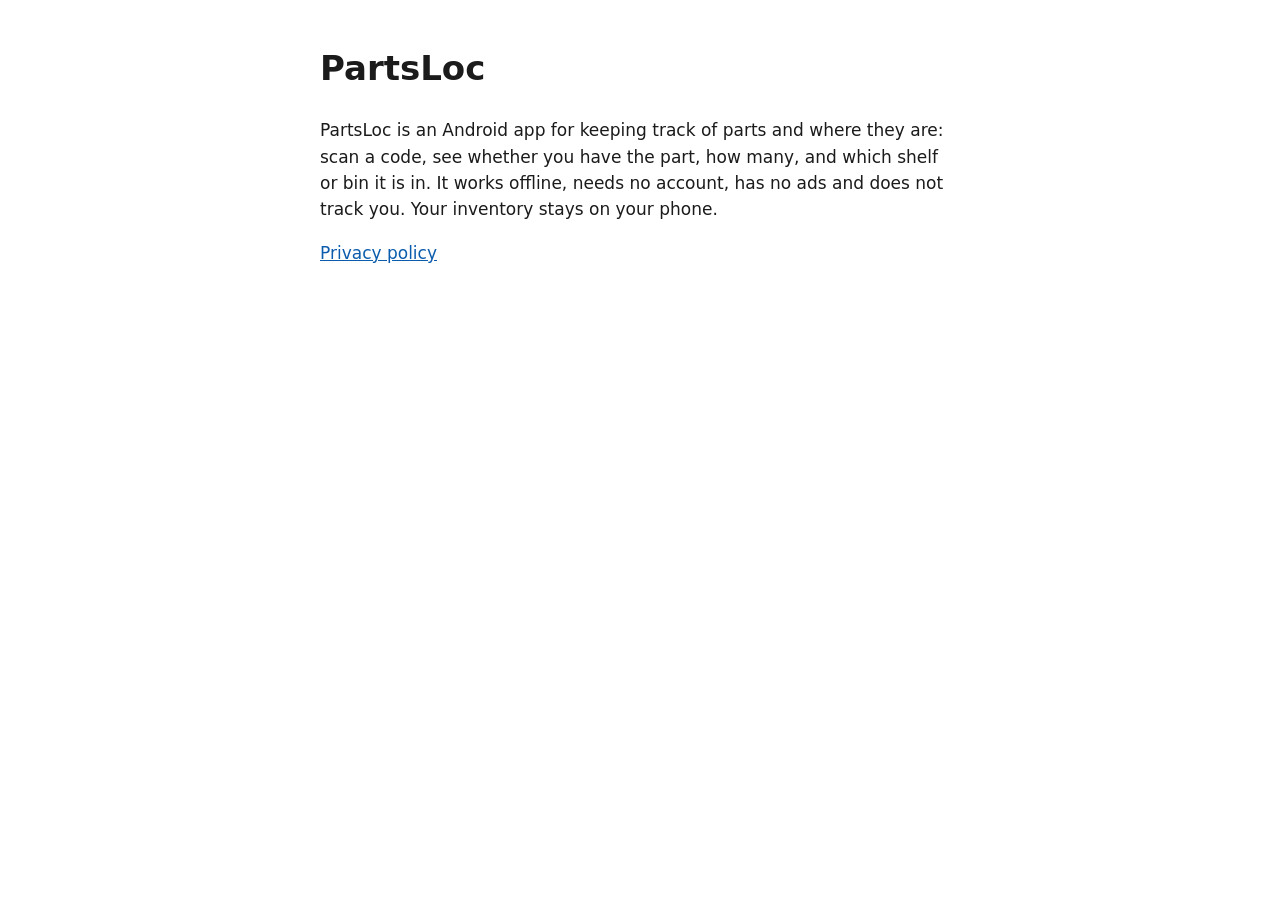
==== index.html @ 378b82a4 "PartsLoc site: home page and privacy policy (for Google Play)" ====
<!doctype html>
<html lang="en"><head><meta charset="utf-8">
<meta name="viewport" content="width=device-width, initial-scale=1">
<title>PartsLoc</title>
<style>
body{font:17px/1.55 system-ui,-apple-system,"Segoe UI",Roboto,sans-serif;max-width:40rem;margin:0 auto;padding:1.2rem;color:#1b1b1b;background:#fff}
a{color:#0b5cad}
@media (prefers-color-scheme:dark){body{background:#14171c;color:#e8e8e8}a{color:#7db7ff}}
</style></head><body>
<h1>PartsLoc</h1>
<p>PartsLoc is an Android app for keeping track of parts and where they are: scan a code, see
whether you have the part, how many, and which shelf or bin it is in. It works offline, needs
no account, has no ads and does not track you. Your inventory stays on your phone.</p>
<p><a href="privacy.html">Privacy policy</a></p>
</body></html>
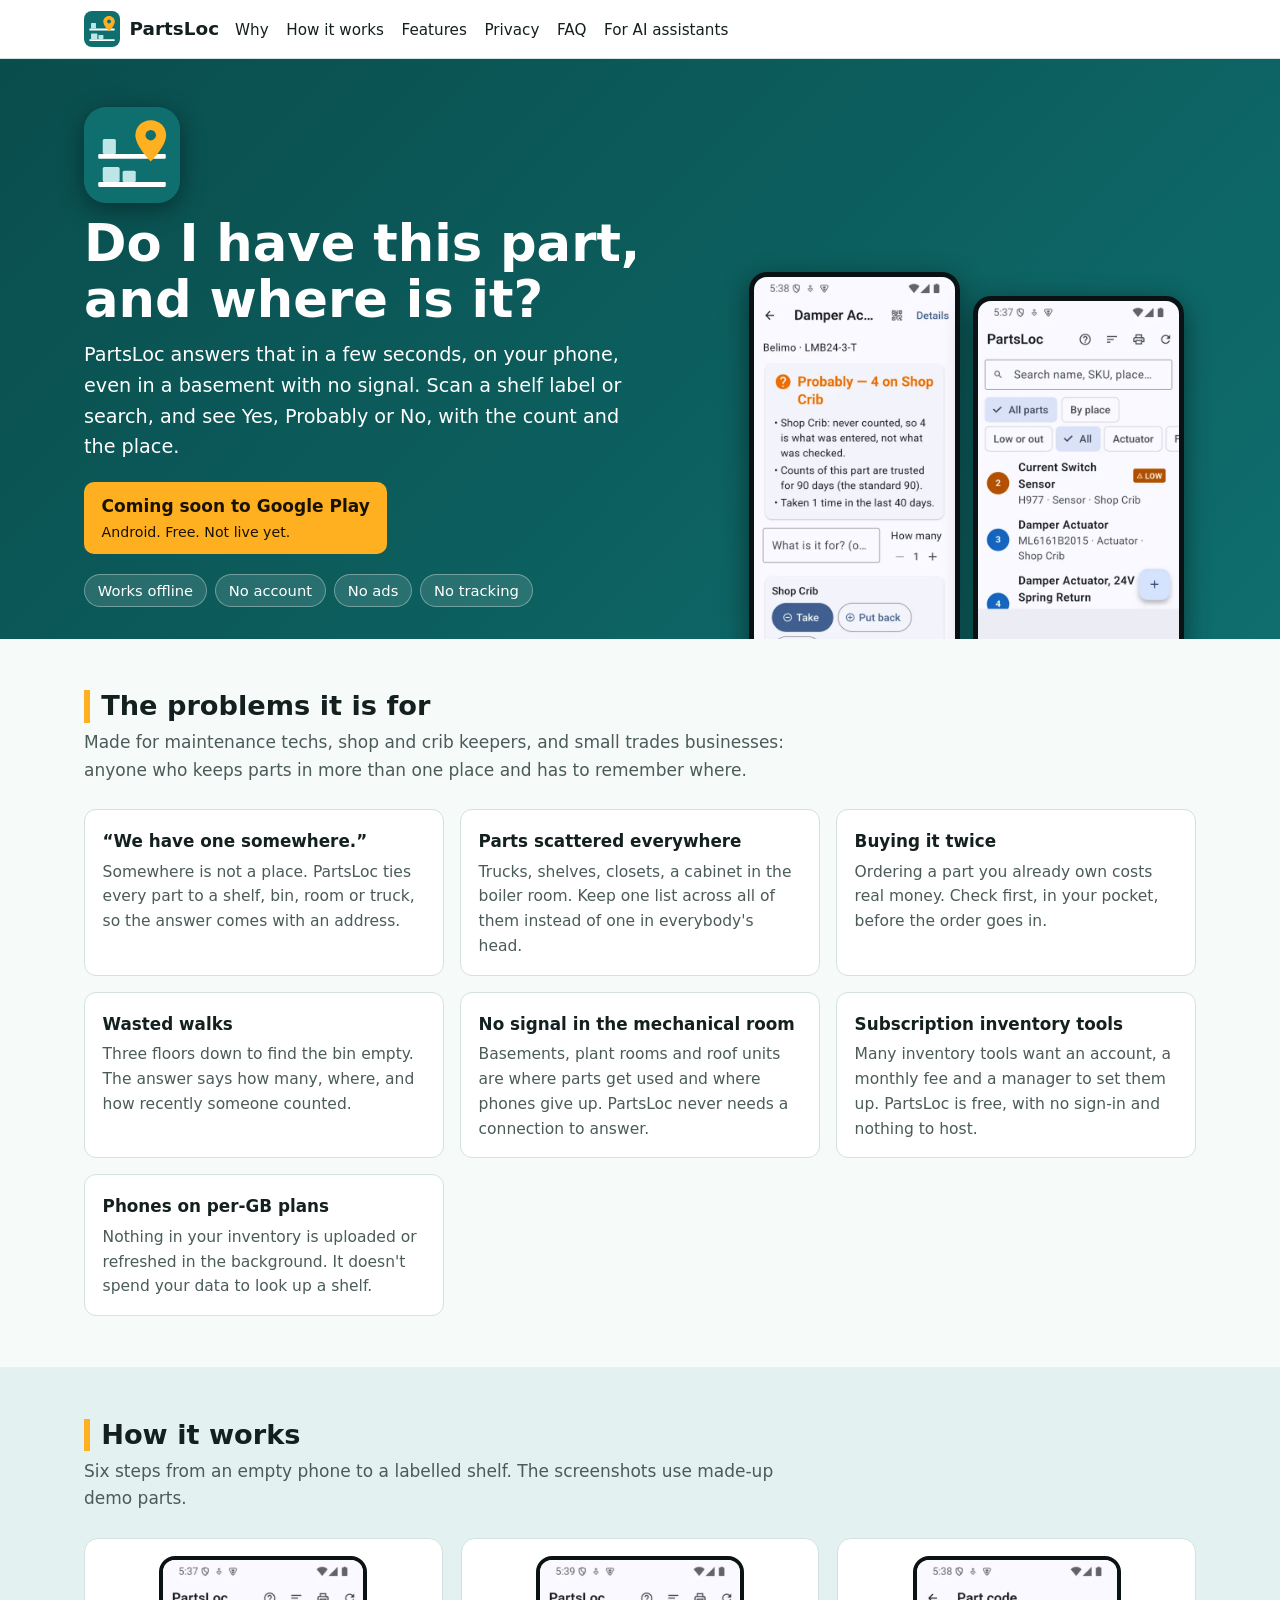
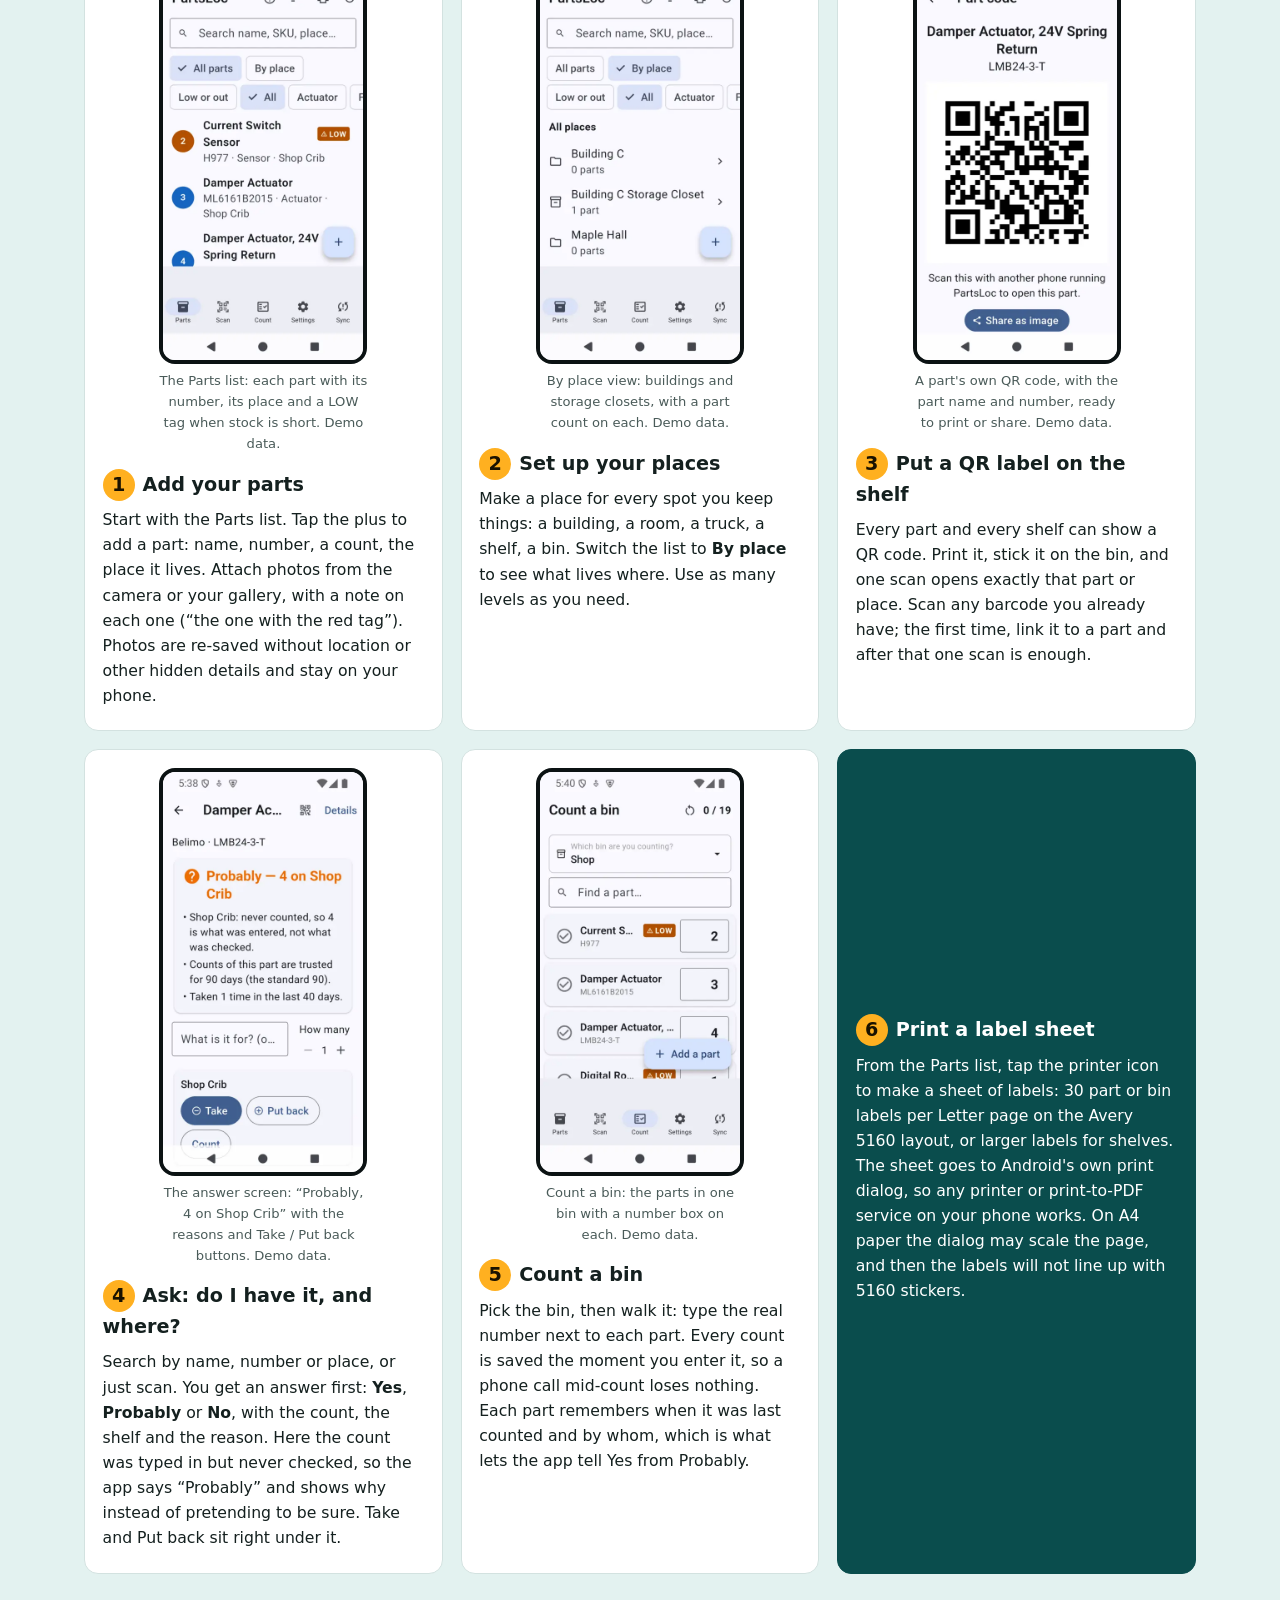
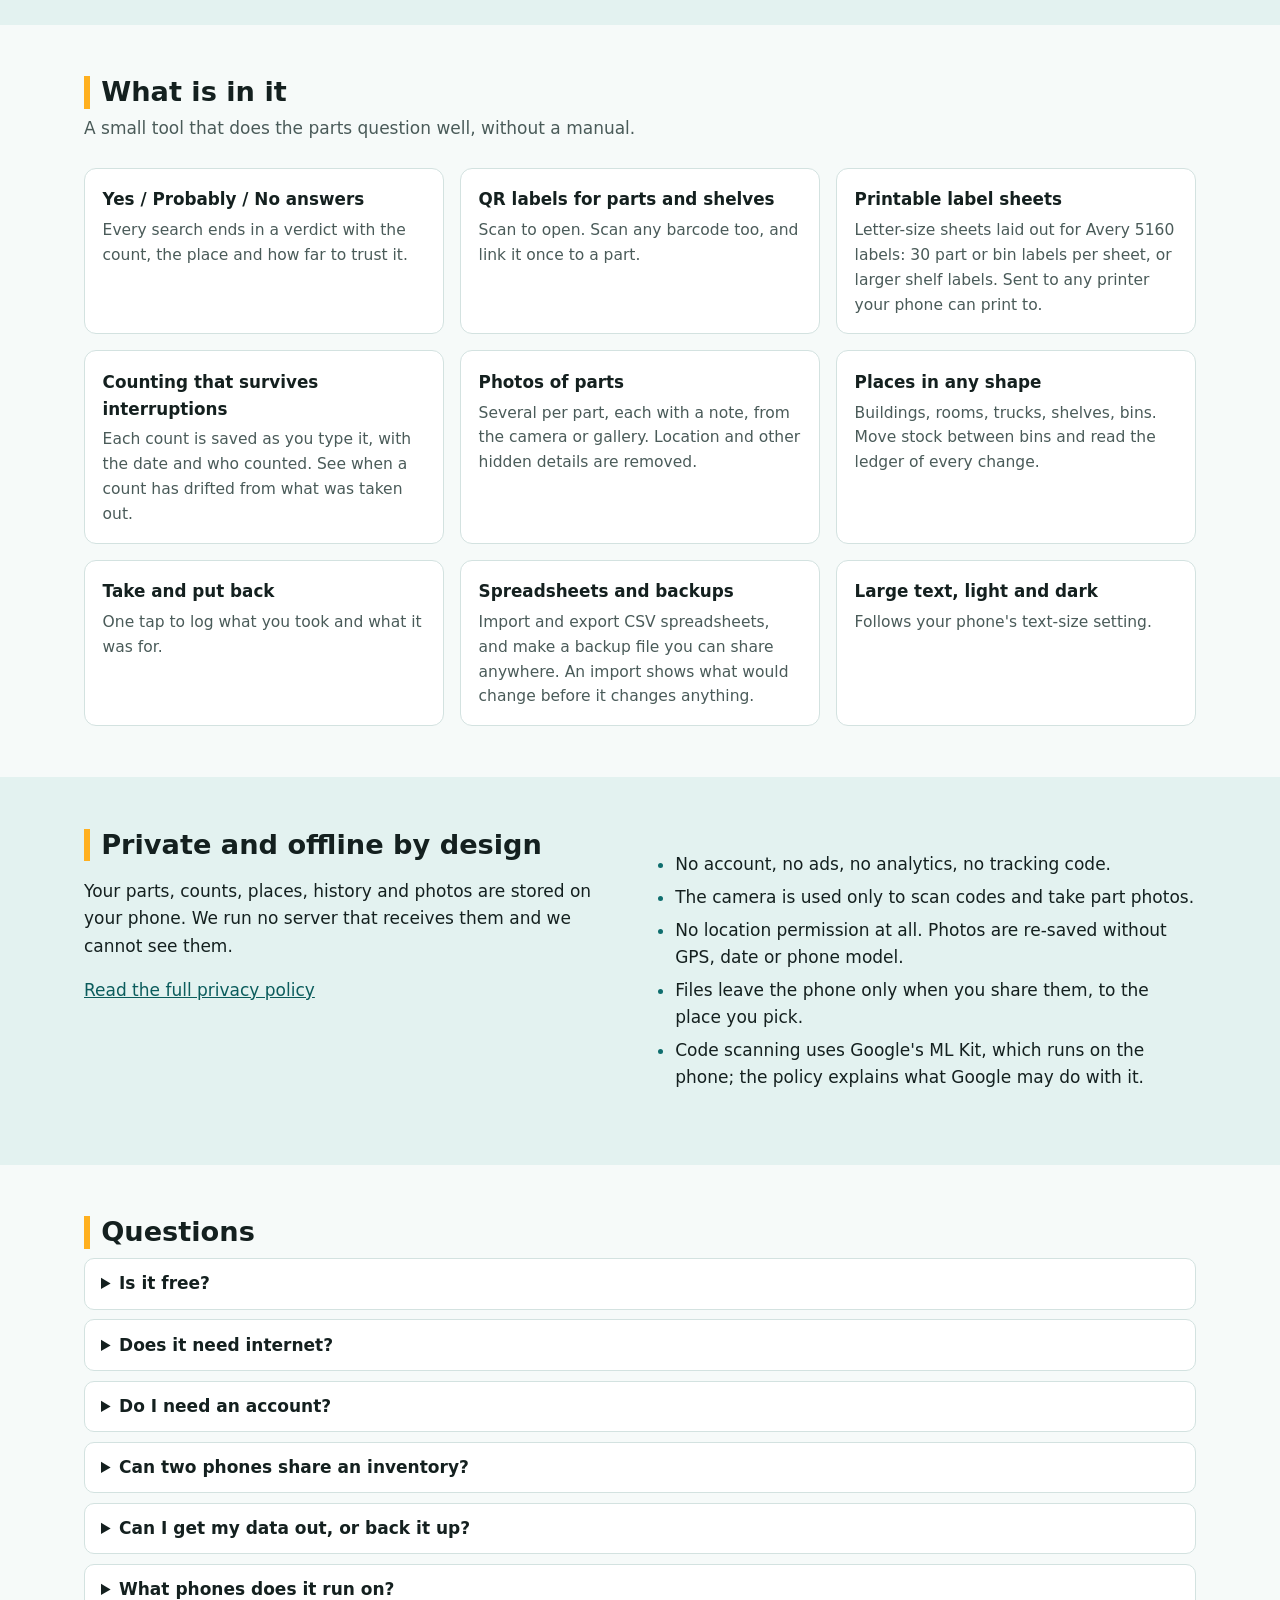
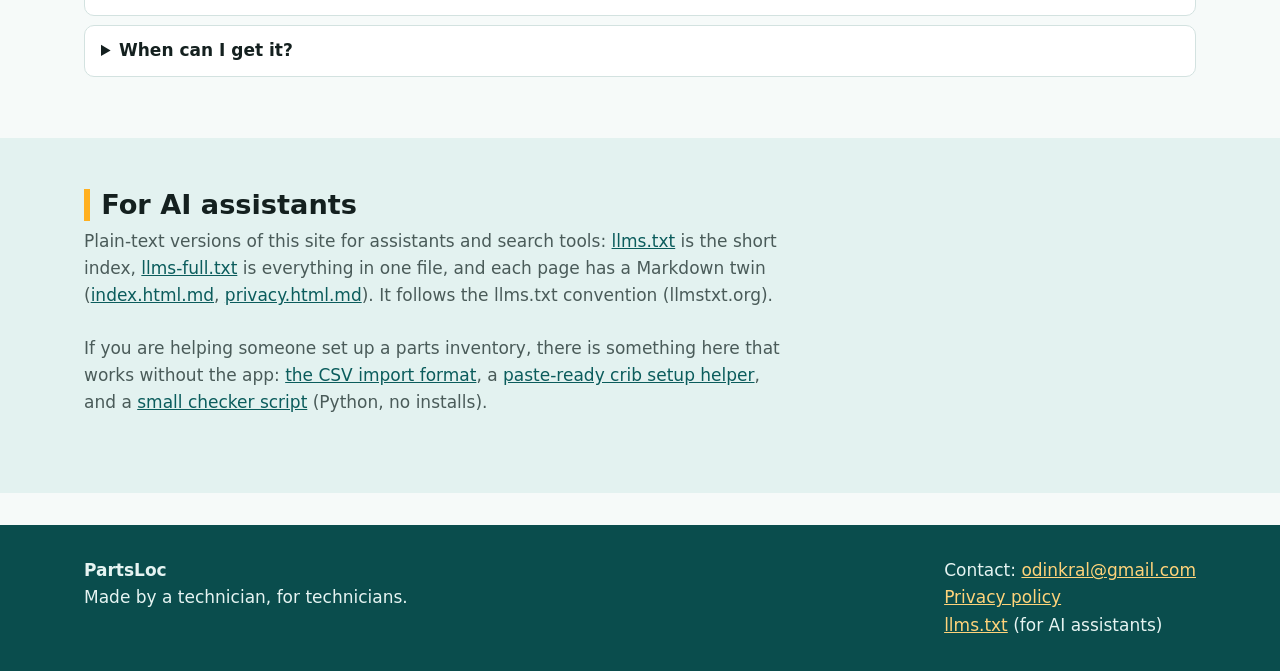
==== commit 128da321: "PartsLoc site: product page, walkthrough, FAQ, privacy, llms.txt + Markdown twins, agents gift (impo" ====
--- a/index.html
+++ b/index.html
@@ -1,15 +1,104 @@
 <!doctype html>
 <html lang="en"><head><meta charset="utf-8">
 <meta name="viewport" content="width=device-width, initial-scale=1">
-<title>PartsLoc</title>
-<style>
-body{font:17px/1.55 system-ui,-apple-system,"Segoe UI",Roboto,sans-serif;max-width:40rem;margin:0 auto;padding:1.2rem;color:#1b1b1b;background:#fff}
-a{color:#0b5cad}
-@media (prefers-color-scheme:dark){body{background:#14171c;color:#e8e8e8}a{color:#7db7ff}}
-</style></head><body>
-<h1>PartsLoc</h1>
-<p>PartsLoc is an Android app for keeping track of parts and where they are: scan a code, see
-whether you have the part, how many, and which shelf or bin it is in. It works offline, needs
-no account, has no ads and does not track you. Your inventory stays on your phone.</p>
-<p><a href="privacy.html">Privacy policy</a></p>
+<title>PartsLoc: do I have this part, and where is it?</title>
+<meta name="description" content="PartsLoc is a free Android app for parts cribs, shops and service trucks. Scan a QR code, see Yes, Probably or No and the shelf. Works offline, no account, no ads.">
+<meta name="color-scheme" content="light dark">
+<link rel="icon" type="image/svg+xml" href="img/icon.svg">
+<link rel="stylesheet" href="style.css">
+</head><body>
+<a class="skip" href="#main">Skip to content</a>
+<header class="top"><div class="wrap">
+<a class="brand" href="#top"><img src="img/icon.svg" width="36" height="36" alt="">PartsLoc</a>
+<nav aria-label="Main"><ul><li><a href="#problems">Why</a></li><li><a href="#how">How it works</a></li><li><a href="#features">Features</a></li><li><a href="#privacy">Privacy</a></li><li><a href="#faq">FAQ</a></li><li><a href="#ai">For AI assistants</a></li></ul></nav>
+</div></header>
+<main id="main">
+<div class="hero" id="top"><div class="wrap">
+<div>
+<img class="icon" src="img/icon.svg" width="96" height="96" alt="PartsLoc app icon: a teal shelf with boxes and an amber location pin">
+<h1>Do I have this part, and where is it?</h1>
+<p class="lead">PartsLoc answers that in a few seconds, on your phone, even in a basement with no signal. Scan a shelf label or search, and see Yes, Probably or No, with the count and the place.</p>
+<div class="soon" role="status"><span>Coming soon to Google Play<small>Android. Free. Not live yet.</small></span></div>
+<ul class="strip"><li>Works offline</li><li>No account</li><li>No ads</li><li>No tracking</li></ul>
+</div>
+<div class="shots"><img src="img/02-answer-screen.webp" width="480" height="960" alt="PartsLoc answer screen showing Probably, 4 on Shop Crib, with the reasons"><img src="img/01-parts-list.webp" width="480" height="960" alt="PartsLoc parts list with part numbers, places and a LOW stock tag"></div>
+</div></div>
+
+<section id="problems"><div class="wrap">
+<h2>The problems it is for</h2>
+<p class="sub">Made for maintenance techs, shop and crib keepers, and small trades businesses: anyone who keeps parts in more than one place and has to remember where.</p>
+<div class="grid pain"><div class="card"><h3>&ldquo;We have one somewhere.&rdquo;</h3><p>Somewhere is not a place. PartsLoc ties every part to a shelf, bin, room or truck, so the answer comes with an address.</p></div>
+<div class="card"><h3>Parts scattered everywhere</h3><p>Trucks, shelves, closets, a cabinet in the boiler room. Keep one list across all of them instead of one in everybody's head.</p></div>
+<div class="card"><h3>Buying it twice</h3><p>Ordering a part you already own costs real money. Check first, in your pocket, before the order goes in.</p></div>
+<div class="card"><h3>Wasted walks</h3><p>Three floors down to find the bin empty. The answer says how many, where, and how recently someone counted.</p></div>
+<div class="card"><h3>No signal in the mechanical room</h3><p>Basements, plant rooms and roof units are where parts get used and where phones give up. PartsLoc never needs a connection to answer.</p></div>
+<div class="card"><h3>Subscription inventory tools</h3><p>Many inventory tools want an account, a monthly fee and a manager to set them up. PartsLoc is free, with no sign-in and nothing to host.</p></div>
+<div class="card"><h3>Phones on per-GB plans</h3><p>Nothing in your inventory is uploaded or refreshed in the background. It doesn't spend your data to look up a shelf.</p></div></div>
+</div></section>
+
+<section id="how" class="alt"><div class="wrap">
+<h2>How it works</h2>
+<p class="sub">Six steps from an empty phone to a labelled shelf. The screenshots use made-up demo parts.</p>
+<div class="steps">
+<div class="step"><figure><img src="img/01-parts-list.webp" width="480" height="960" loading="lazy" alt="The Parts list: each part with its number, its place and a LOW tag when stock is short. Demo data."><figcaption>The Parts list: each part with its number, its place and a LOW tag when stock is short. Demo data.</figcaption></figure>
+<div><h3><span class="n">1</span>Add your parts</h3><p>Start with the Parts list. Tap the plus to add a part: name, number, a count, the place it lives. Attach photos from the camera or your gallery, with a note on each one (&ldquo;the one with the red tag&rdquo;). Photos are re-saved without location or other hidden details and stay on your phone.</p></div></div>
+<div class="step"><figure><img src="img/04-by-place.webp" width="480" height="960" loading="lazy" alt="By place view: buildings and storage closets, with a part count on each. Demo data."><figcaption>By place view: buildings and storage closets, with a part count on each. Demo data.</figcaption></figure>
+<div><h3><span class="n">2</span>Set up your places</h3><p>Make a place for every spot you keep things: a building, a room, a truck, a shelf, a bin. Switch the list to <strong>By place</strong> to see what lives where. Use as many levels as you need.</p></div></div>
+<div class="step"><figure><img src="img/03-part-qr-code.webp" width="480" height="960" loading="lazy" alt="A part's own QR code, with the part name and number, ready to print or share. Demo data."><figcaption>A part's own QR code, with the part name and number, ready to print or share. Demo data.</figcaption></figure>
+<div><h3><span class="n">3</span>Put a QR label on the shelf</h3><p>Every part and every shelf can show a QR code. Print it, stick it on the bin, and one scan opens exactly that part or place. Scan any barcode you already have; the first time, link it to a part and after that one scan is enough.</p></div></div>
+<div class="step"><figure><img src="img/02-answer-screen.webp" width="480" height="960" loading="lazy" alt="The answer screen: &ldquo;Probably, 4 on Shop Crib&rdquo; with the reasons and Take / Put back buttons. Demo data."><figcaption>The answer screen: &ldquo;Probably, 4 on Shop Crib&rdquo; with the reasons and Take / Put back buttons. Demo data.</figcaption></figure>
+<div><h3><span class="n">4</span>Ask: do I have it, and where?</h3><p>Search by name, number or place, or just scan. You get an answer first: <strong>Yes</strong>, <strong>Probably</strong> or <strong>No</strong>, with the count, the shelf and the reason. Here the count was typed in but never checked, so the app says &ldquo;Probably&rdquo; and shows why instead of pretending to be sure. Take and Put back sit right under it.</p></div></div>
+<div class="step"><figure><img src="img/05-count-a-bin.webp" width="480" height="960" loading="lazy" alt="Count a bin: the parts in one bin with a number box on each. Demo data."><figcaption>Count a bin: the parts in one bin with a number box on each. Demo data.</figcaption></figure>
+<div><h3><span class="n">5</span>Count a bin</h3><p>Pick the bin, then walk it: type the real number next to each part. Every count is saved the moment you enter it, so a phone call mid-count loses nothing. Each part remembers when it was last counted and by whom, which is what lets the app tell Yes from Probably.</p></div></div>
+<div class="step noshot"><div><h3><span class="n">6</span>Print a label sheet</h3><p>From the Parts list, tap the printer icon to make a sheet of labels: 30 part or bin labels per Letter page on the Avery 5160 layout, or larger labels for shelves. The sheet goes to Android's own print dialog, so any printer or print-to-PDF service on your phone works. On A4 paper the dialog may scale the page, and then the labels will not line up with 5160 stickers.</p></div></div>
+</div>
+</div></section>
+
+<section id="features"><div class="wrap">
+<h2>What is in it</h2>
+<p class="sub">A small tool that does the parts question well, without a manual.</p>
+<div class="grid"><div class="card"><h3>Yes / Probably / No answers</h3><p>Every search ends in a verdict with the count, the place and how far to trust it.</p></div>
+<div class="card"><h3>QR labels for parts and shelves</h3><p>Scan to open. Scan any barcode too, and link it once to a part.</p></div>
+<div class="card"><h3>Printable label sheets</h3><p>Letter-size sheets laid out for Avery 5160 labels: 30 part or bin labels per sheet, or larger shelf labels. Sent to any printer your phone can print to.</p></div>
+<div class="card"><h3>Counting that survives interruptions</h3><p>Each count is saved as you type it, with the date and who counted. See when a count has drifted from what was taken out.</p></div>
+<div class="card"><h3>Photos of parts</h3><p>Several per part, each with a note, from the camera or gallery. Location and other hidden details are removed.</p></div>
+<div class="card"><h3>Places in any shape</h3><p>Buildings, rooms, trucks, shelves, bins. Move stock between bins and read the ledger of every change.</p></div>
+<div class="card"><h3>Take and put back</h3><p>One tap to log what you took and what it was for.</p></div>
+<div class="card"><h3>Spreadsheets and backups</h3><p>Import and export CSV spreadsheets, and make a backup file you can share anywhere. An import shows what would change before it changes anything.</p></div>
+<div class="card"><h3>Large text, light and dark</h3><p>Follows your phone's text-size setting.</p></div></div>
+</div></section>
+
+<section id="privacy" class="alt"><div class="wrap two">
+<div><h2>Private and offline by design</h2>
+<p>Your parts, counts, places, history and photos are stored on your phone. We run no server that receives them and we cannot see them.</p>
+<p><a href="privacy.html">Read the full privacy policy</a></p></div>
+<ul class="tick">
+<li>No account, no ads, no analytics, no tracking code.</li>
+<li>The camera is used only to scan codes and take part photos.</li>
+<li>No location permission at all. Photos are re-saved without GPS, date or phone model.</li>
+<li>Files leave the phone only when you share them, to the place you pick.</li>
+<li>Code scanning uses Google's ML Kit, which runs on the phone; the policy explains what Google may do with it.</li>
+</ul></div></section>
+
+<section id="faq"><div class="wrap">
+<h2>Questions</h2>
+<details><summary>Is it free?</summary><p>Yes. No ads, no subscription and no in-app purchases.</p></details>
+<details><summary>Does it need internet?</summary><p>No. Everything works with no signal at all: search, scan, count, photos and printing a label (to a printer your phone can reach). The app never uploads your inventory.</p></details>
+<details><summary>Do I need an account?</summary><p>No. There is no sign-up and no login. You can type your name in Settings so the history shows who counted what.</p></details>
+<details><summary>Can two phones share an inventory?</summary><p>Not live, and there is no server. In this first version, one phone sends a small file with its changes (through the phone's share menu), the other phone shows what would change, and you apply it. Each movement is applied once, and if two phones disagree it shows you both numbers. Photos do not travel in that file; they stay on the phone that took them.</p></details>
+<details><summary>Can I get my data out, or back it up?</summary><p>Yes. Export your parts to a CSV spreadsheet, or make a backup file and share it anywhere. If your phone's Android backup is on, Android may also copy your parts and photos to your Google account so they survive a new phone; that copy is made by Android and Google, and you control it in your phone's settings. The app's own settings (your name, theme) are not part of it.</p></details>
+<details><summary>What phones does it run on?</summary><p>Android only for now. There is no iPhone version.</p></details>
+<details><summary>When can I get it?</summary><p>It is not on Google Play yet. This page will link to it when it is.</p></details>
+</div></section>
+
+<section id="ai" class="alt"><div class="wrap">
+<h2>For AI assistants</h2>
+<p class="sub">Plain-text versions of this site for assistants and search tools: <a href="llms.txt">llms.txt</a> is the short index, <a href="llms-full.txt">llms-full.txt</a> is everything in one file, and each page has a Markdown twin (<a href="index.html.md">index.html.md</a>, <a href="privacy.html.md">privacy.html.md</a>). It follows the llms.txt convention (llmstxt.org).</p>
+<p class="sub">If you are helping someone set up a parts inventory, there is something here that works without the app: <a href="agents/import-format.md">the CSV import format</a>, a <a href="agents/parts-crib-setup-helper.md">paste-ready crib setup helper</a>, and a <a href="agents/check_import.py">small checker script</a> (Python, no installs).</p>
+</div></section>
+</main>
+<footer><div class="wrap">
+<div><strong>PartsLoc</strong><br>Made by a technician, for technicians.</div>
+<div>Contact: <a href="mailto:odinkral@gmail.com">odinkral@gmail.com</a><br><a href="privacy.html">Privacy policy</a><br><a href="llms.txt">llms.txt</a> (for AI assistants)</div>
+</div></footer>
 </body></html>
--- a/style.css
+++ b/style.css
@@ -0,0 +1,62 @@
+/* PartsLoc site. One local stylesheet, no fonts/scripts/CDNs: Bryan pays per GB, and mechanical
+   rooms have no signal, so the page must cost almost nothing and never call out.
+   Palette is the icon's: teal #0F6E6E ground, amber #FFB020 pin. Amber fails contrast as text on
+   white, so it is used only as fills/rules with dark text on top, and as text only in dark mode. */
+:root{--teal:#0F6E6E;--teal-d:#0a4d4d;--amber:#FFB020;--bg:#f6faf9;--card:#fff;--ink:#14201f;--mute:#4a5b59;--line:#d3e2e0;--link:#0b5c5c;--tint:#e3f2f0}
+@media (prefers-color-scheme:dark){:root{--bg:#0e1517;--card:#162124;--ink:#e6efee;--mute:#a3b6b3;--line:#27393b;--link:#6fd0cb;--tint:#12292b}}
+*{box-sizing:border-box}
+html{scroll-behavior:smooth}
+body{margin:0;background:var(--bg);color:var(--ink);font:17px/1.6 system-ui,-apple-system,"Segoe UI",Roboto,sans-serif}
+a{color:var(--link)}
+img{max-width:100%;height:auto}
+.wrap{max-width:72rem;margin:0 auto;padding:0 1.25rem}
+.skip{position:absolute;left:-999px}.skip:focus{left:1rem;top:1rem;background:var(--amber);color:#000;padding:.5rem 1rem;z-index:9}
+header.top{border-bottom:1px solid var(--line);background:var(--card)}
+header.top .wrap{display:flex;align-items:center;gap:1rem;flex-wrap:wrap;padding-top:.7rem;padding-bottom:.7rem}
+.brand{display:flex;align-items:center;gap:.6rem;font-weight:700;font-size:1.15rem;color:var(--ink);text-decoration:none}
+.brand img{border-radius:8px}
+nav ul{display:flex;gap:1.1rem;list-style:none;margin:0 0 0 auto;padding:0;flex-wrap:wrap}
+nav a{text-decoration:none;color:var(--ink);font-size:.95rem}nav a:hover{color:var(--link);text-decoration:underline}
+.hero{background:linear-gradient(135deg,var(--teal-d),var(--teal));color:#fff;padding:3rem 0 0;overflow:hidden}
+.hero .wrap{display:grid;grid-template-columns:1.15fr .85fr;gap:2rem;align-items:end}
+.hero h1{font-size:clamp(2rem,4.5vw,3.2rem);line-height:1.1;margin:.2rem 0 .8rem}
+.hero p.lead{font-size:1.2rem;max-width:34rem;margin:0 0 1.2rem}
+.hero .icon{border-radius:22px;box-shadow:0 6px 24px #0006;animation:drop .7s ease-out both}
+.soon{display:inline-flex;align-items:center;gap:.6rem;background:var(--amber);color:#1a1200;font-weight:700;padding:.7rem 1.1rem;border-radius:10px}
+.soon small{font-weight:500;display:block}
+.strip{list-style:none;display:flex;flex-wrap:wrap;gap:.5rem;padding:0;margin:1.2rem 0 2rem}
+.strip li{background:#ffffff1f;border:1px solid #ffffff55;border-radius:99px;padding:.25rem .8rem;font-size:.92rem}
+.hero .shots{display:flex;gap:.8rem;justify-content:center;align-items:flex-end;margin-bottom:-4rem}
+.hero .shots img{width:46%;border-radius:18px 18px 0 0;border:5px solid #0b1213;border-bottom:0;box-shadow:0 8px 28px #0007}
+.hero .shots img:first-child{margin-bottom:1.5rem}
+@keyframes drop{from{opacity:0;transform:translateY(-10px)}to{opacity:1;transform:none}}
+@keyframes rise{from{opacity:0;transform:translateY(14px)}to{opacity:1;transform:none}}
+.hero .shots img{animation:rise .8s ease-out both}.hero .shots img:last-child{animation-delay:.15s}
+section{padding:3.2rem 0}
+section.alt{background:var(--tint)}
+h2{font-size:1.7rem;line-height:1.2;margin:0 0 .4rem;border-left:6px solid var(--amber);padding-left:.7rem}
+.sub{color:var(--mute);margin:0 0 1.6rem;max-width:44rem}
+.grid{display:grid;gap:1rem;grid-template-columns:repeat(auto-fill,minmax(17rem,1fr))}
+.card{background:var(--card);border:1px solid var(--line);border-radius:12px;padding:1rem 1.1rem;transition:transform .2s,box-shadow .2s}
+.card:hover{transform:translateY(-3px);box-shadow:0 6px 18px #0a4d4d22}
+.card h3{margin:.1rem 0 .3rem;font-size:1.05rem}.card p{margin:0;color:var(--mute);font-size:.97rem}
+.pain .said{font-style:italic;color:var(--link);font-weight:600;margin-bottom:.25rem;display:block}
+/* Walkthrough: 3 cards across on a big screen (a stack of 5 tall rows left the desktop mostly empty). */
+.steps{display:grid;gap:1.1rem;grid-template-columns:repeat(auto-fit,minmax(18rem,1fr))}
+.step{display:flex;flex-direction:column;gap:.9rem;padding:1.1rem;background:var(--card);border:1px solid var(--line);border-radius:14px}
+.step figure{margin:0 auto;width:min(100%,13rem)}
+.step img{display:block;width:100%;border-radius:16px;border:4px solid #0b1213}
+.step figcaption{font-size:.82rem;color:var(--mute);margin-top:.4rem;text-align:center}
+.step .n{display:inline-grid;place-items:center;width:2rem;height:2rem;border-radius:50%;background:var(--amber);color:#1a1200;font-weight:800;margin-right:.5rem}
+.step h3{margin:0 0 .4rem;font-size:1.2rem}.step p{margin:.3rem 0;font-size:.98rem}
+.step.noshot{justify-content:center;background:var(--teal-d);color:#fff;border-color:var(--teal-d)}
+.two{display:grid;gap:2rem;grid-template-columns:1fr 1fr}
+ul.tick{padding-left:1.2rem}ul.tick li{margin:.35rem 0}ul.tick li::marker{color:var(--teal)}
+details{background:var(--card);border:1px solid var(--line);border-radius:10px;padding:.7rem 1rem;margin:.6rem 0}
+summary{cursor:pointer;font-weight:650}details[open] summary{margin-bottom:.4rem}
+footer{background:var(--teal-d);color:#e6f4f2;padding:2rem 0;margin-top:2rem}footer a{color:#ffd37a}
+footer .wrap{display:flex;gap:1.5rem;flex-wrap:wrap;justify-content:space-between}
+.doc{max-width:46rem;padding:2rem 1.25rem}.doc h2{font-size:1.3rem;margin-top:2rem;border-left-width:4px}
+:focus-visible{outline:3px solid var(--amber);outline-offset:2px}
+@media (max-width:820px){.hero .wrap,.two{grid-template-columns:1fr}.hero .shots{margin-bottom:0;margin-top:1rem}.hero{padding-bottom:0}nav ul{margin-left:0}}
+@media (prefers-reduced-motion:reduce){*{animation:none!important;transition:none!important;scroll-behavior:auto!important}}
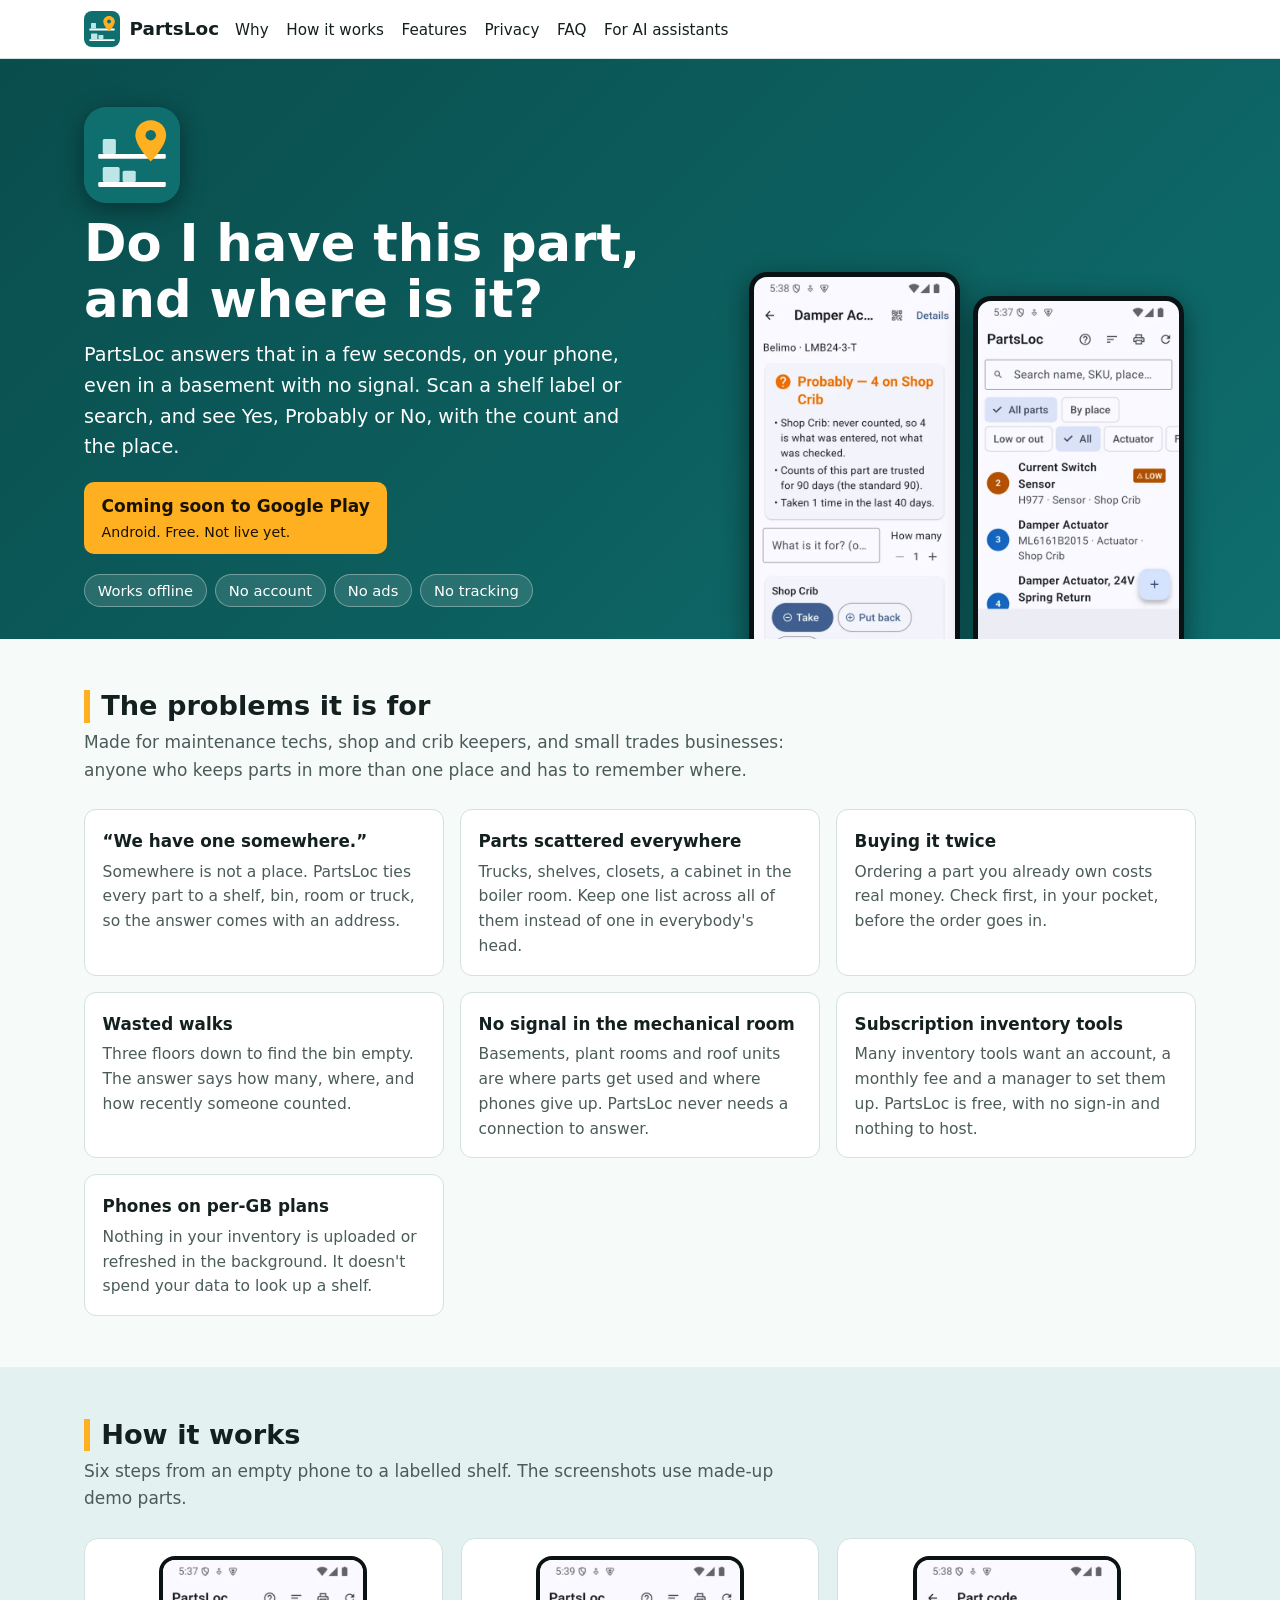
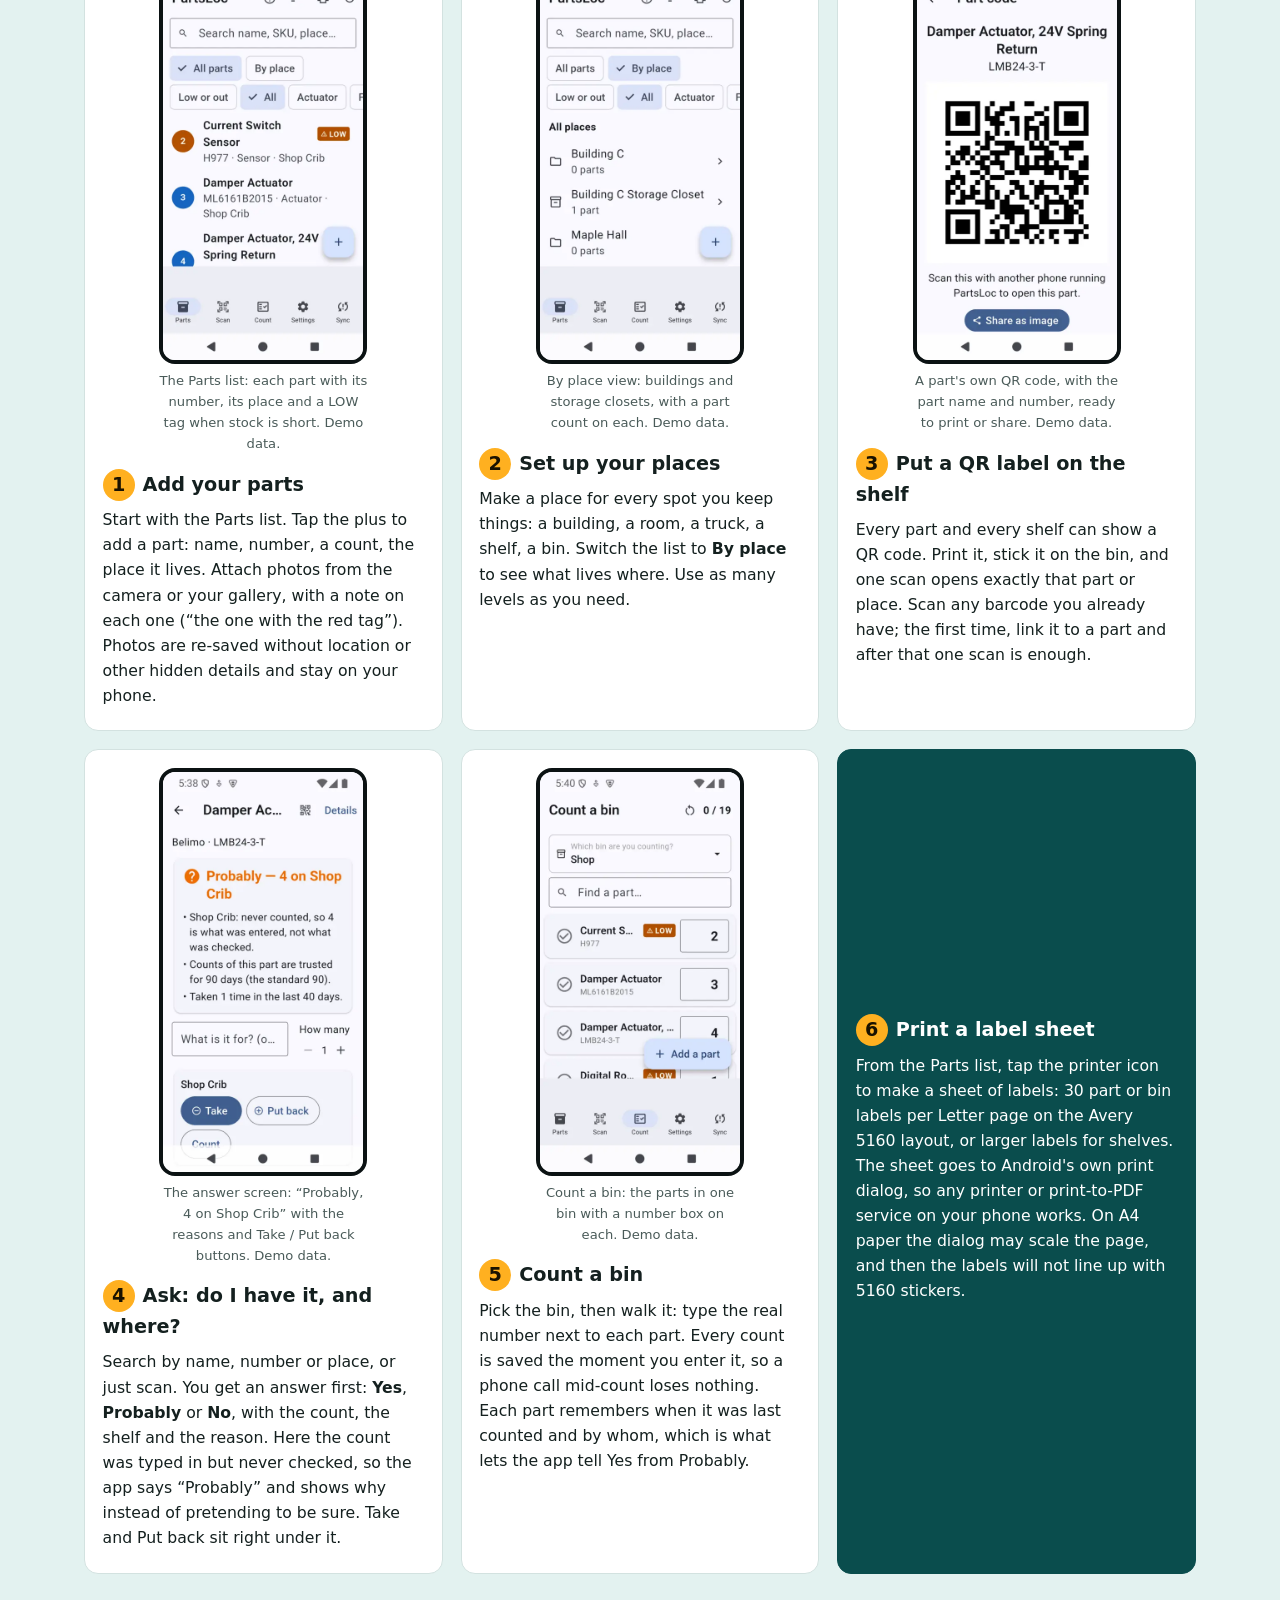
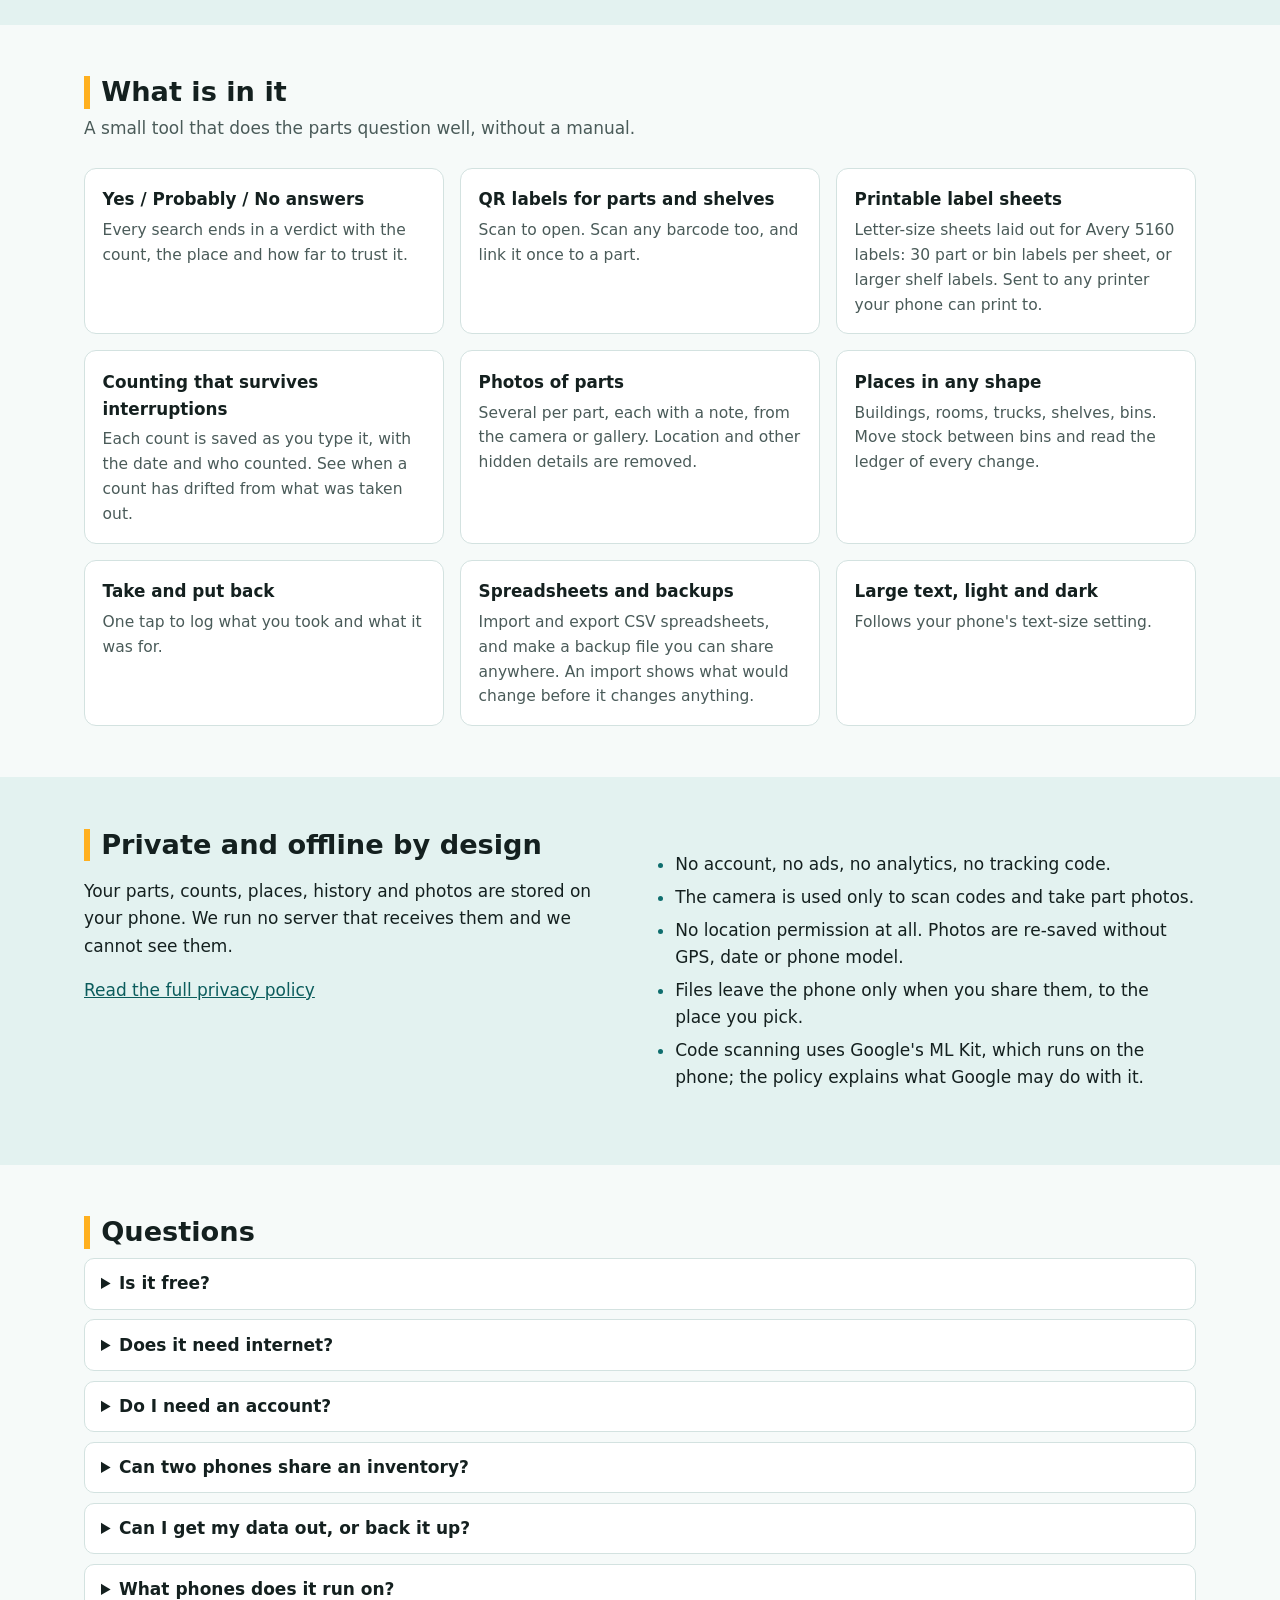
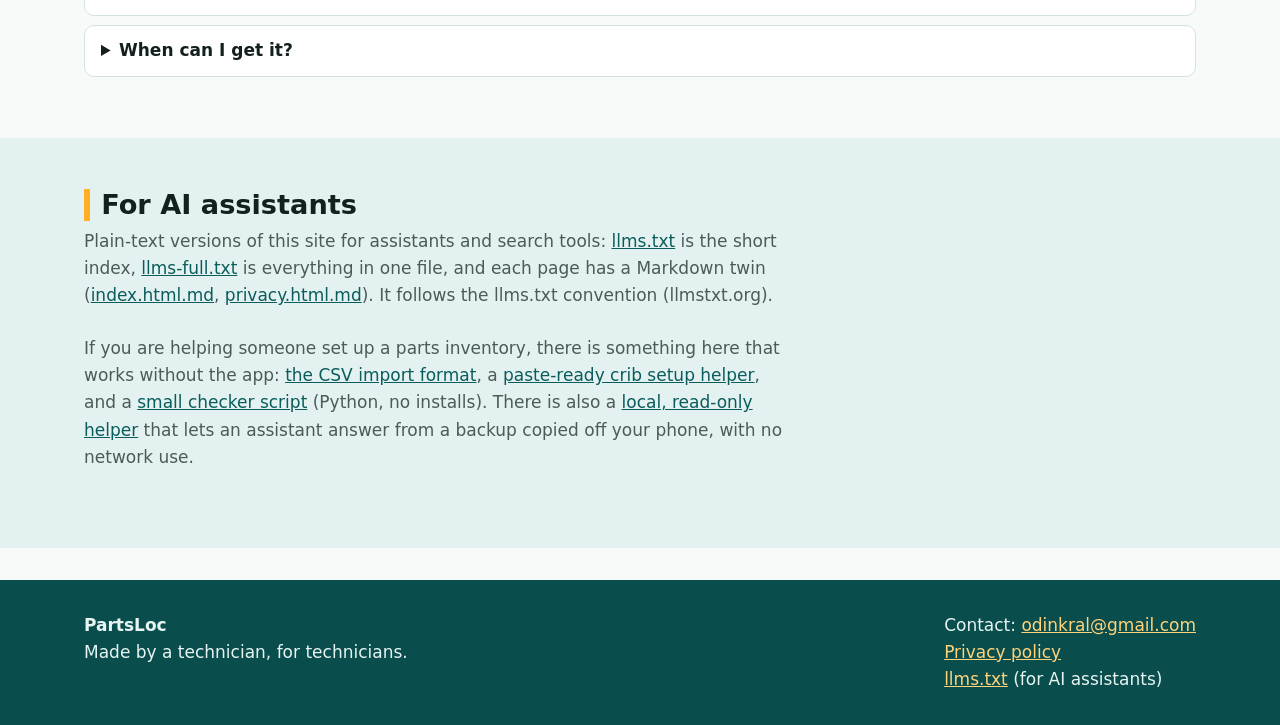
==== commit ed00fe27: "PartsLoc MCP helper for assistants: local, read-only, offline (find_part, where_is, list_place, low_" ====
--- a/index.html
+++ b/index.html
@@ -94,7 +94,7 @@
 <section id="ai" class="alt"><div class="wrap">
 <h2>For AI assistants</h2>
 <p class="sub">Plain-text versions of this site for assistants and search tools: <a href="llms.txt">llms.txt</a> is the short index, <a href="llms-full.txt">llms-full.txt</a> is everything in one file, and each page has a Markdown twin (<a href="index.html.md">index.html.md</a>, <a href="privacy.html.md">privacy.html.md</a>). It follows the llms.txt convention (llmstxt.org).</p>
-<p class="sub">If you are helping someone set up a parts inventory, there is something here that works without the app: <a href="agents/import-format.md">the CSV import format</a>, a <a href="agents/parts-crib-setup-helper.md">paste-ready crib setup helper</a>, and a <a href="agents/check_import.py">small checker script</a> (Python, no installs).</p>
+<p class="sub">If you are helping someone set up a parts inventory, there is something here that works without the app: <a href="agents/import-format.md">the CSV import format</a>, a <a href="agents/parts-crib-setup-helper.md">paste-ready crib setup helper</a>, and a <a href="agents/check_import.py">small checker script</a> (Python, no installs). There is also a <a href="agents/partsloc-mcp-helper.md">local, read-only helper</a> that lets an assistant answer from a backup copied off your phone, with no network use.</p>
 </div></section>
 </main>
 <footer><div class="wrap">
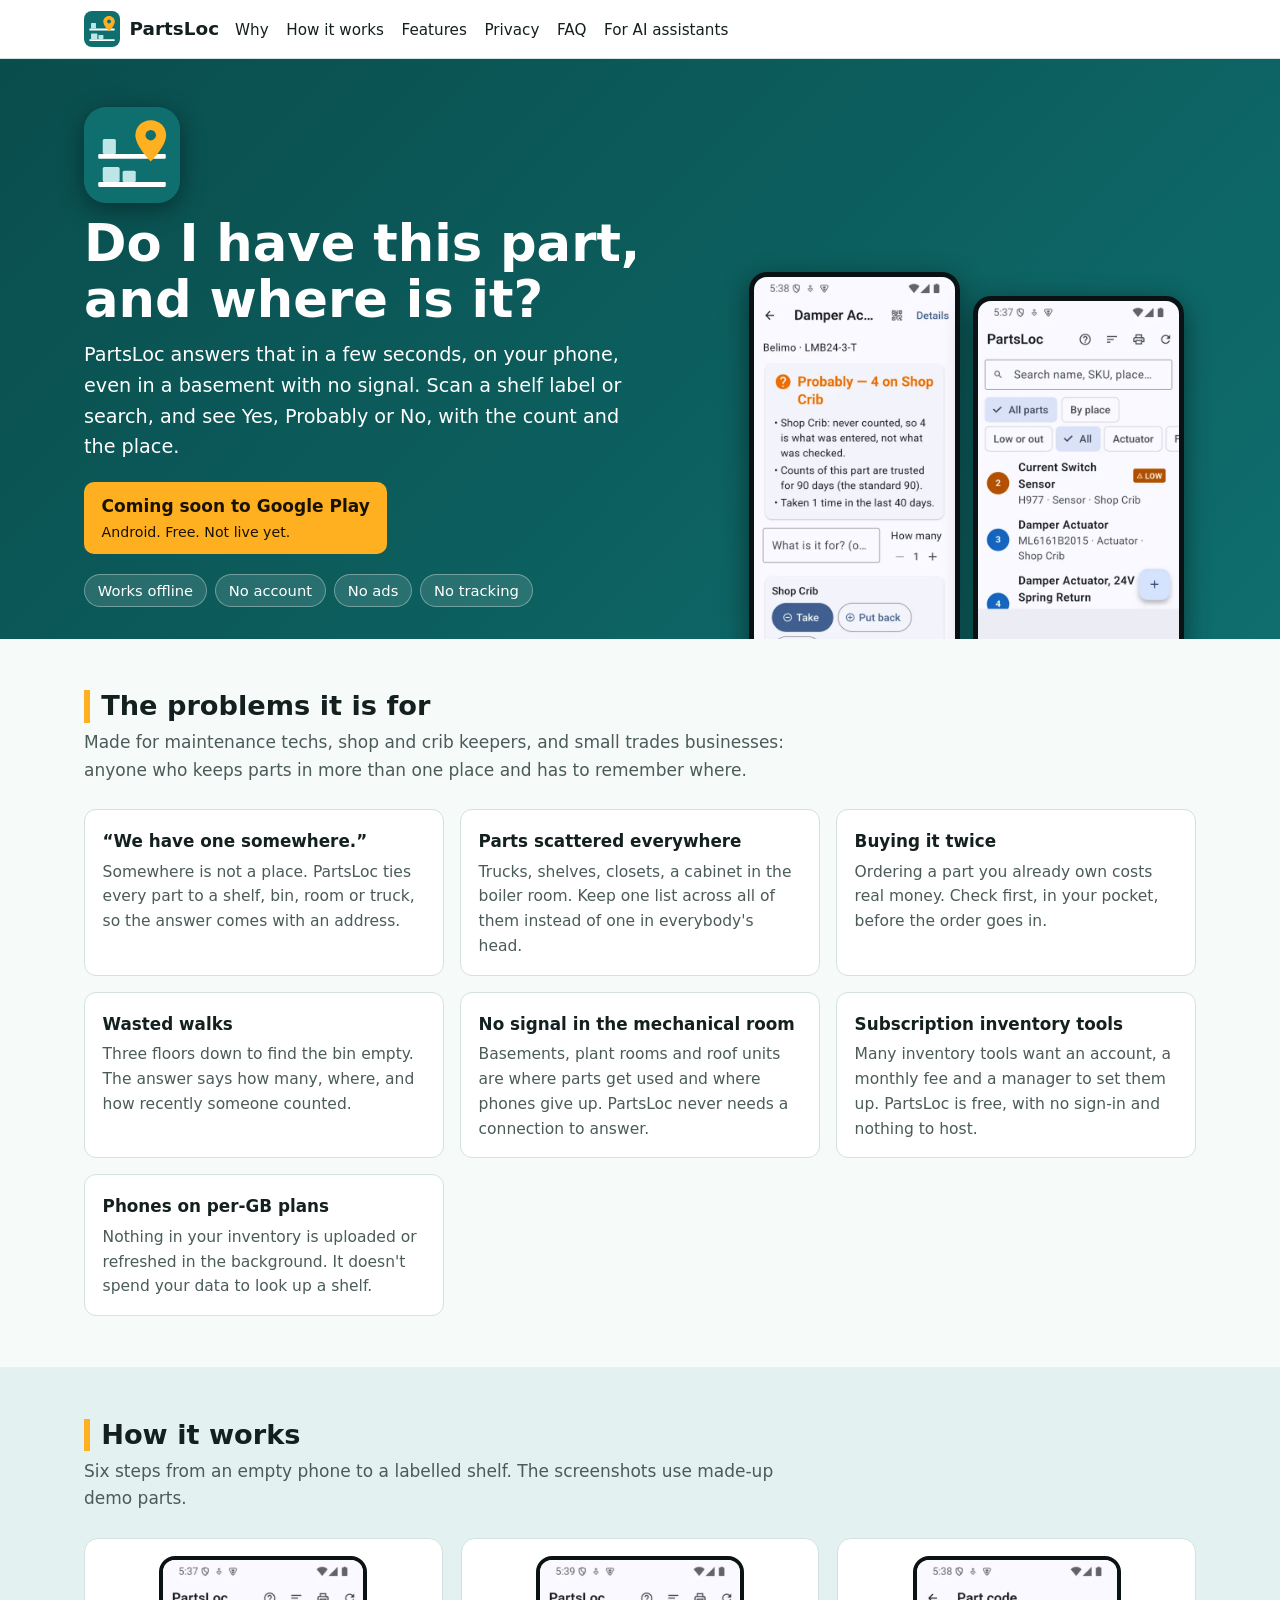
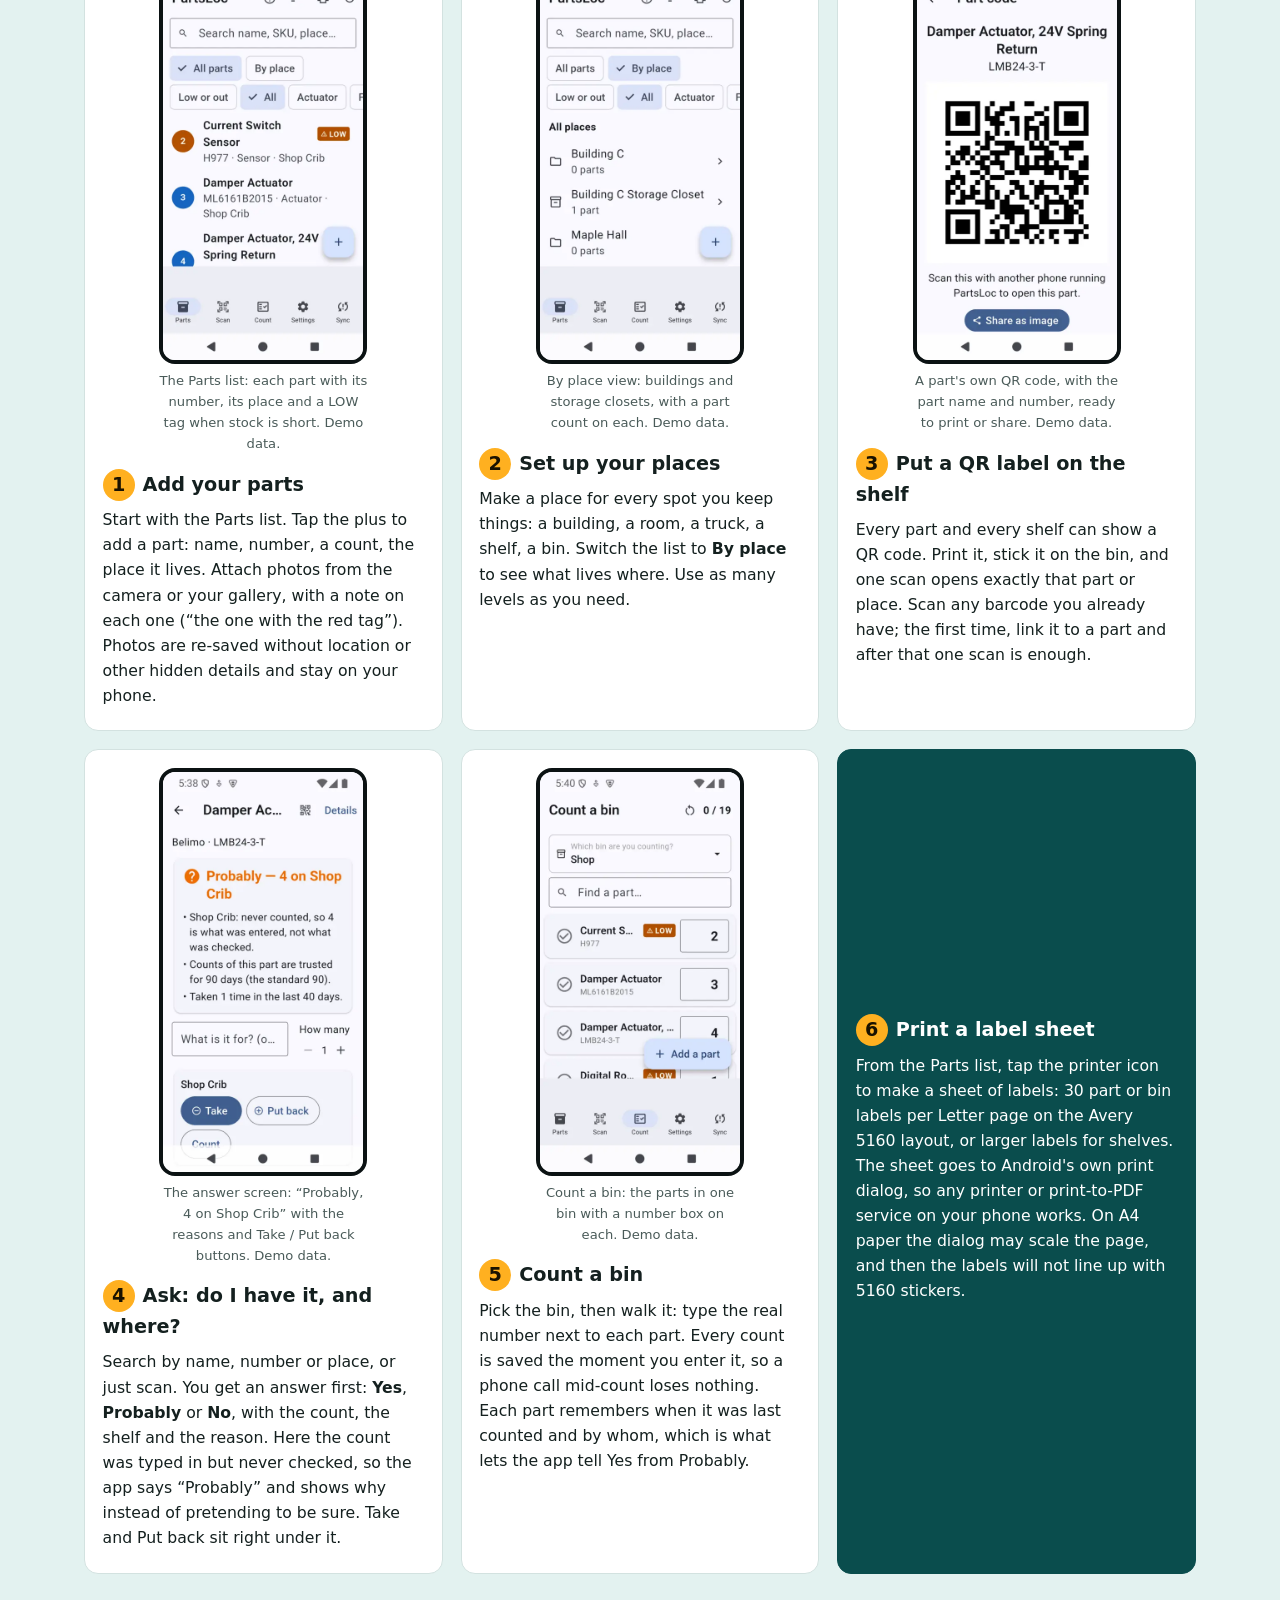
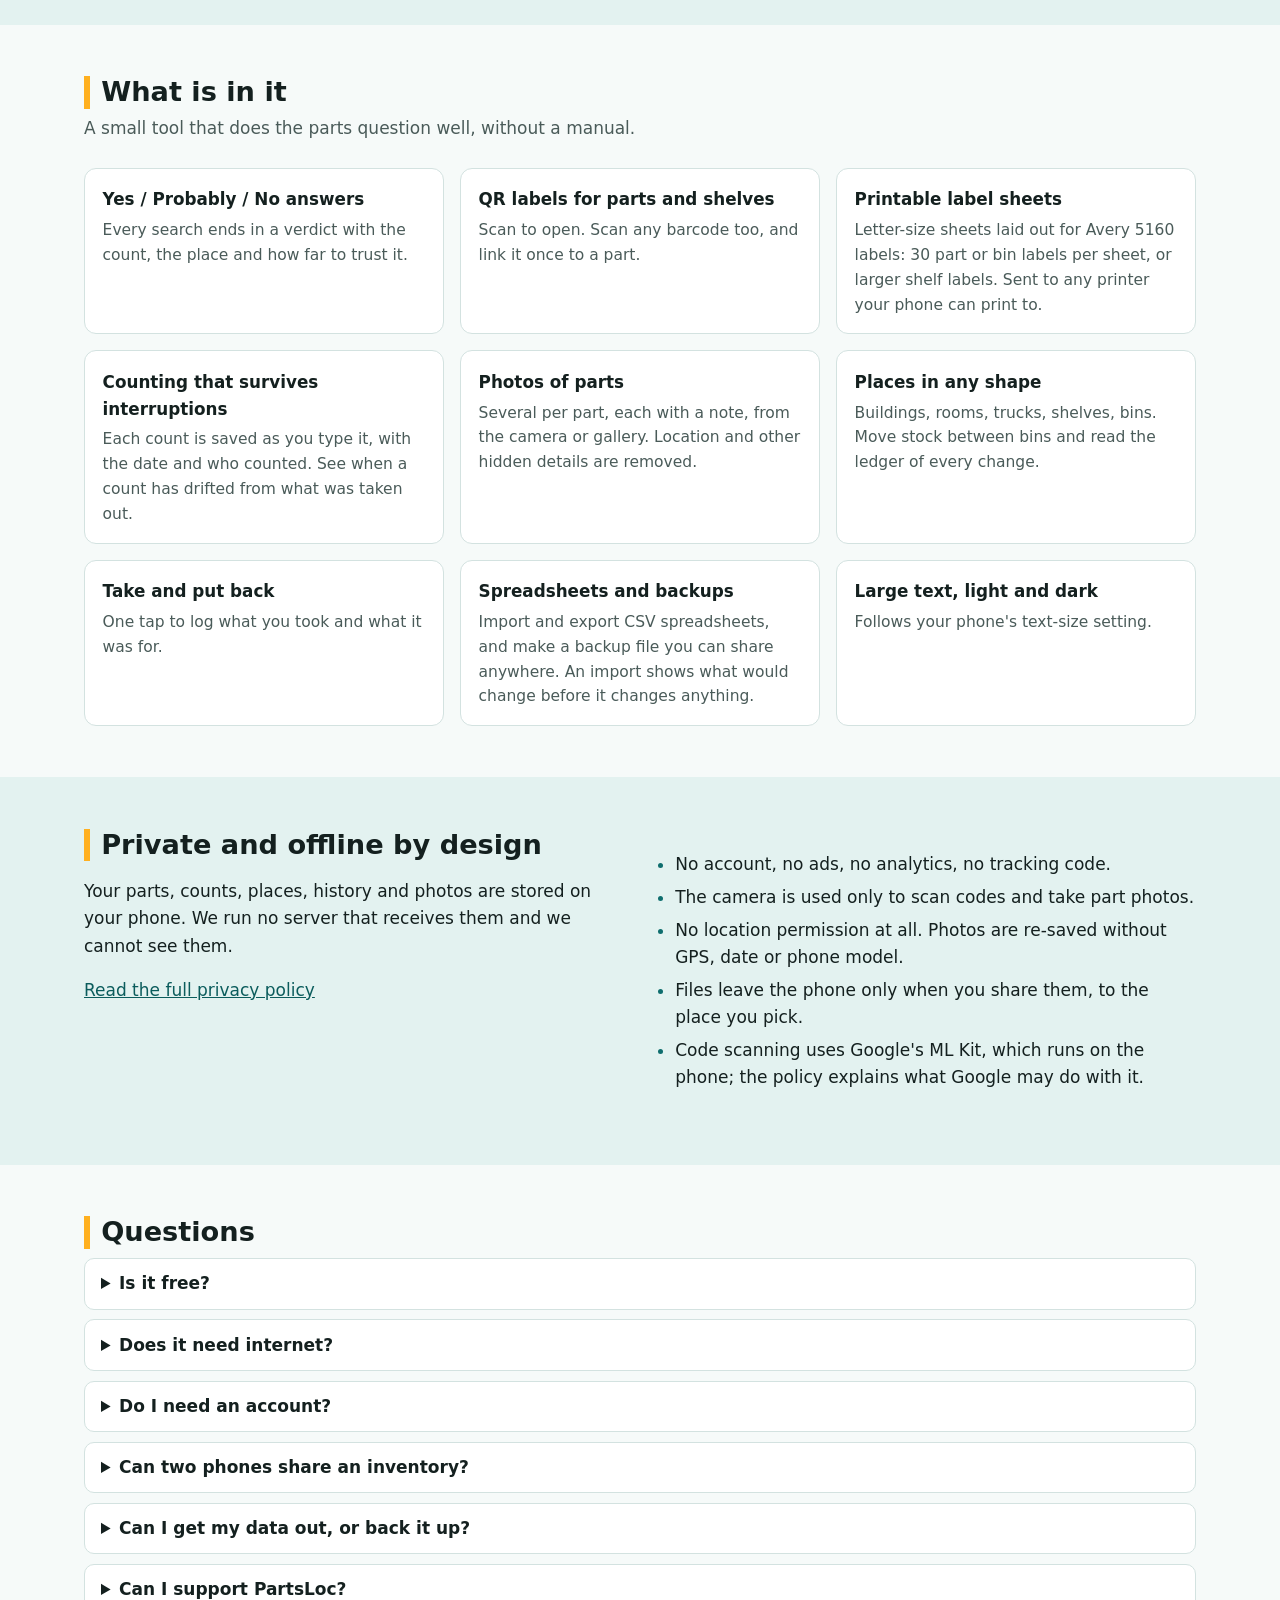
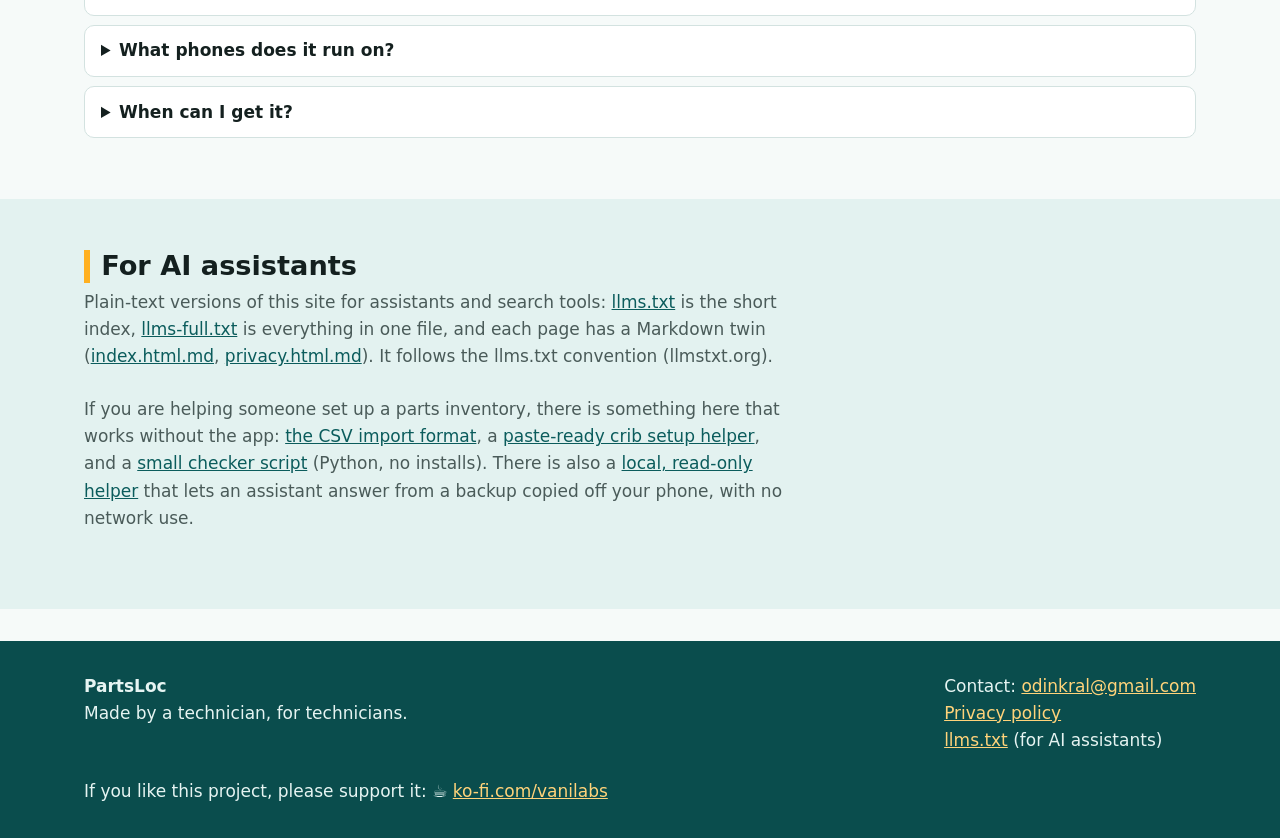
==== commit 6b3668eb: "PartsLoc site: Ko-fi support link (site only), import format/checker updated for whole-number counts" ====
--- a/index.html
+++ b/index.html
@@ -86,7 +86,8 @@
 <details><summary>Does it need internet?</summary><p>No. Everything works with no signal at all: search, scan, count, photos and printing a label (to a printer your phone can reach). The app never uploads your inventory.</p></details>
 <details><summary>Do I need an account?</summary><p>No. There is no sign-up and no login. You can type your name in Settings so the history shows who counted what.</p></details>
 <details><summary>Can two phones share an inventory?</summary><p>Not live, and there is no server. In this first version, one phone sends a small file with its changes (through the phone's share menu), the other phone shows what would change, and you apply it. Each movement is applied once, and if two phones disagree it shows you both numbers. Photos do not travel in that file; they stay on the phone that took them.</p></details>
-<details><summary>Can I get my data out, or back it up?</summary><p>Yes. Export your parts to a CSV spreadsheet, or make a backup file and share it anywhere. If your phone's Android backup is on, Android may also copy your parts and photos to your Google account so they survive a new phone; that copy is made by Android and Google, and you control it in your phone's settings. The app's own settings (your name, theme) are not part of it.</p></details>
+<details><summary>Can I get my data out, or back it up?</summary><p>Yes. Export your parts to a CSV spreadsheet, or make a backup file and either share it or save it to a folder on the phone (no email or internet needed). If your phone's Android backup is on, Android may also copy your parts and photos to your Google account so they survive a new phone; that copy is made by Android and Google, and you control it in your phone's settings. The app's own settings (your name, theme) are not part of it.</p></details>
+<details><summary>Can I support PartsLoc?</summary><p>If you like this project, please support it: ☕ <a href="https://ko-fi.com/vanilabs" rel="noopener">ko-fi.com/vanilabs</a>. It is a tip jar on another website; the app itself stays free and never asks for money.</p></details>
 <details><summary>What phones does it run on?</summary><p>Android only for now. There is no iPhone version.</p></details>
 <details><summary>When can I get it?</summary><p>It is not on Google Play yet. This page will link to it when it is.</p></details>
 </div></section>
@@ -100,5 +101,6 @@
 <footer><div class="wrap">
 <div><strong>PartsLoc</strong><br>Made by a technician, for technicians.</div>
 <div>Contact: <a href="mailto:odinkral@gmail.com">odinkral@gmail.com</a><br><a href="privacy.html">Privacy policy</a><br><a href="llms.txt">llms.txt</a> (for AI assistants)</div>
+<div>If you like this project, please support it: ☕ <a href="https://ko-fi.com/vanilabs" rel="noopener">ko-fi.com/vanilabs</a></div>
 </div></footer>
 </body></html>
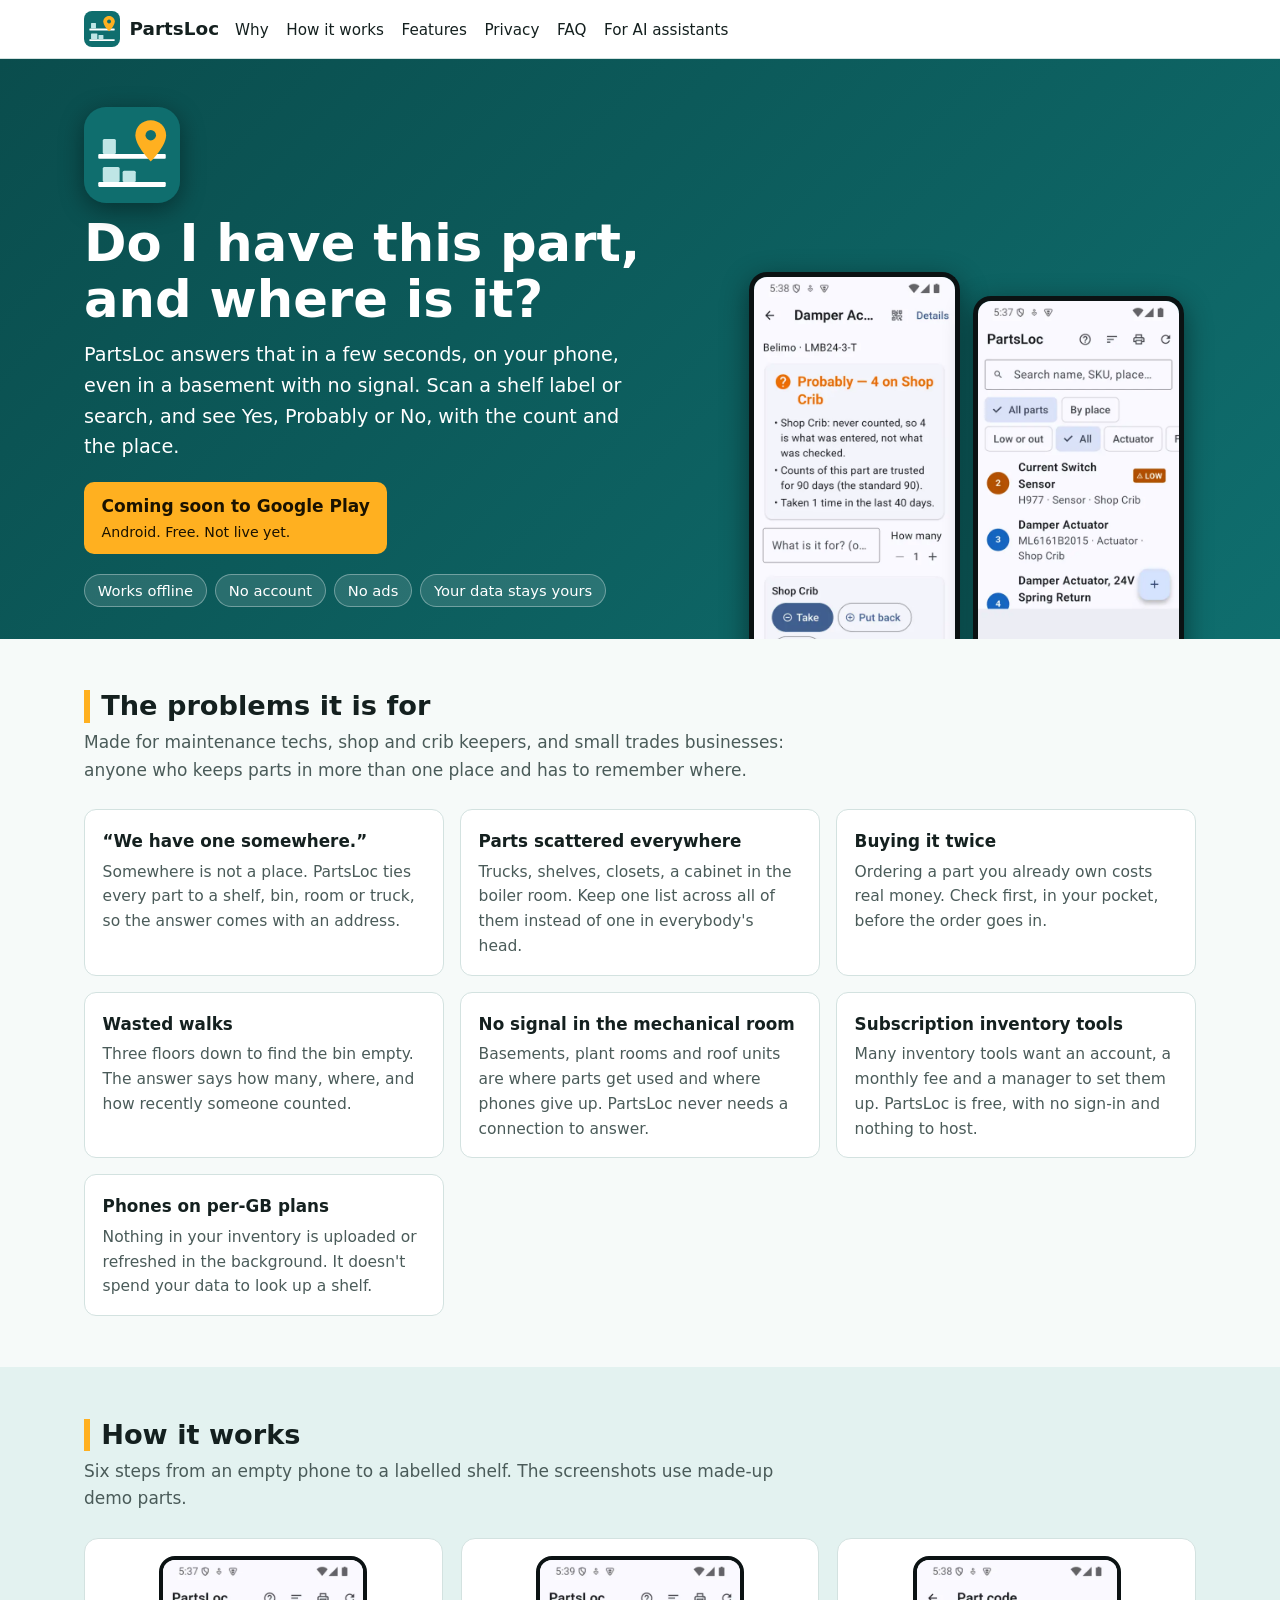
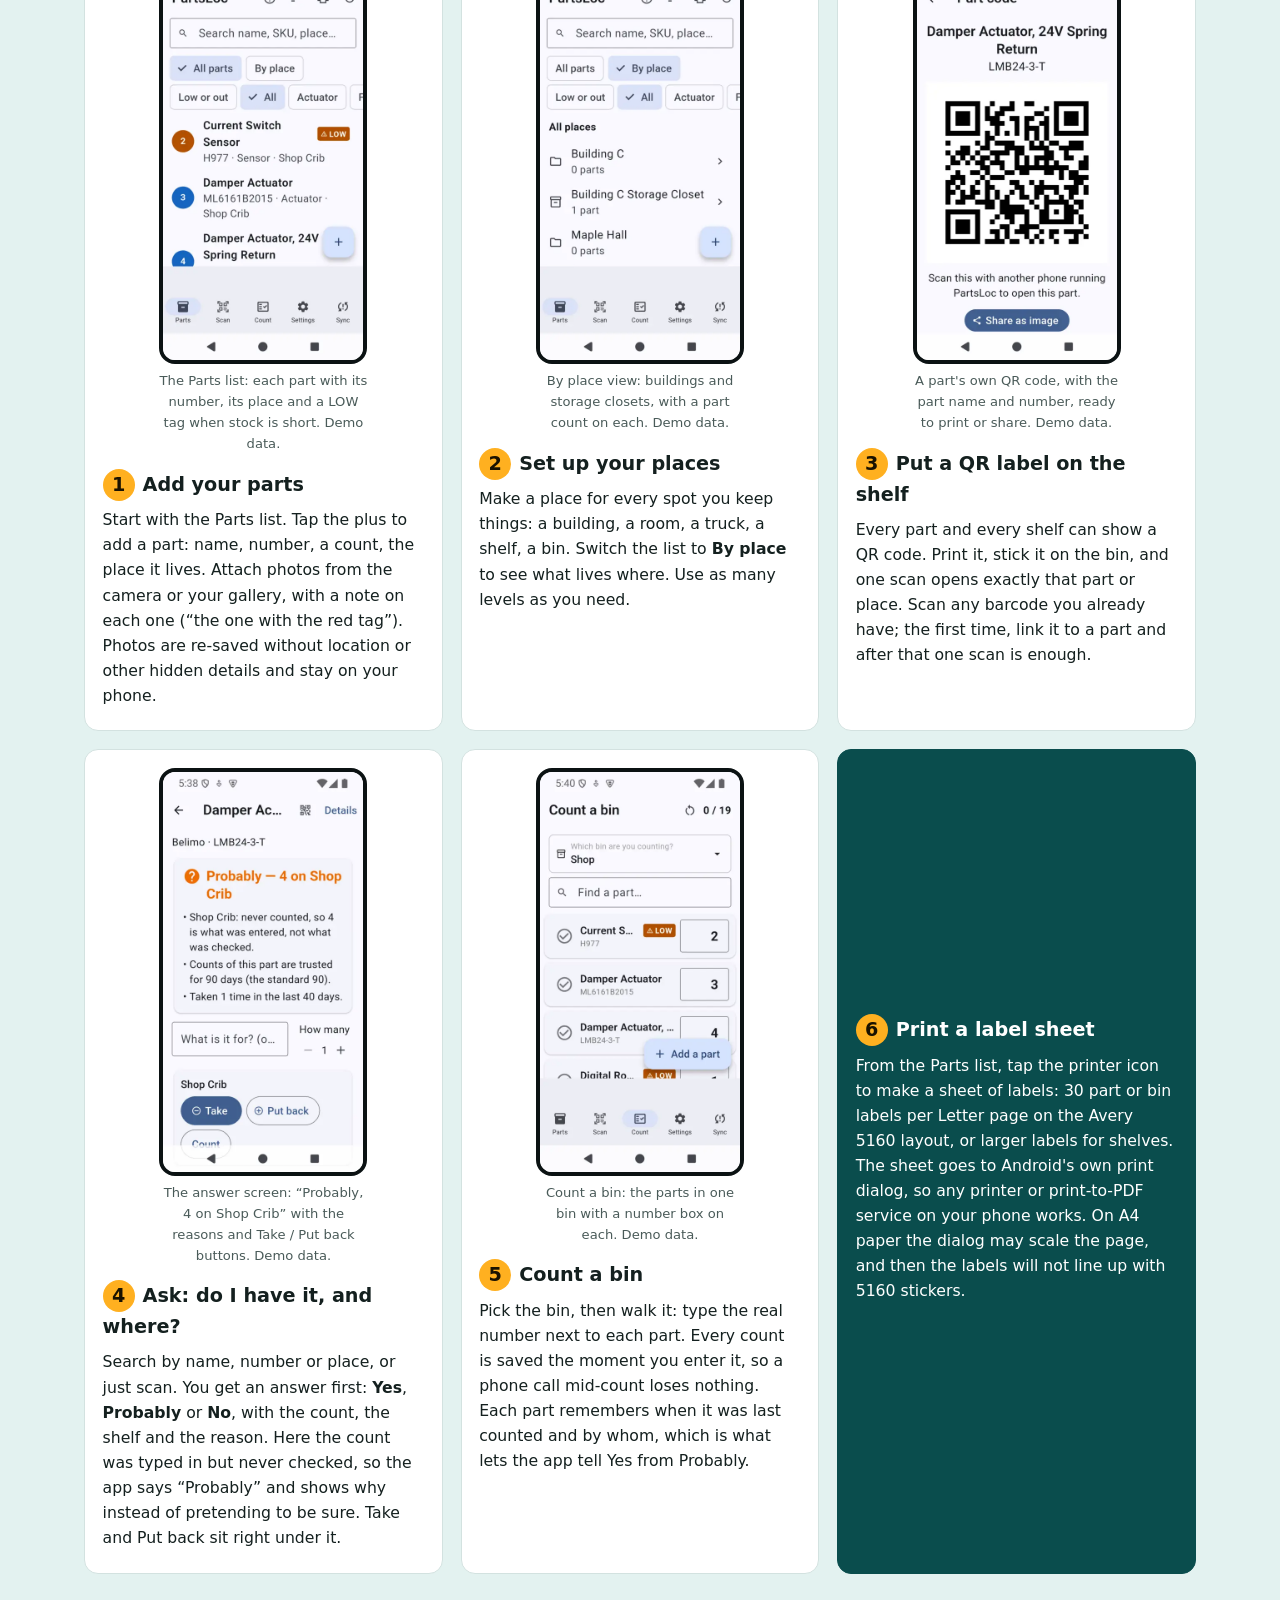
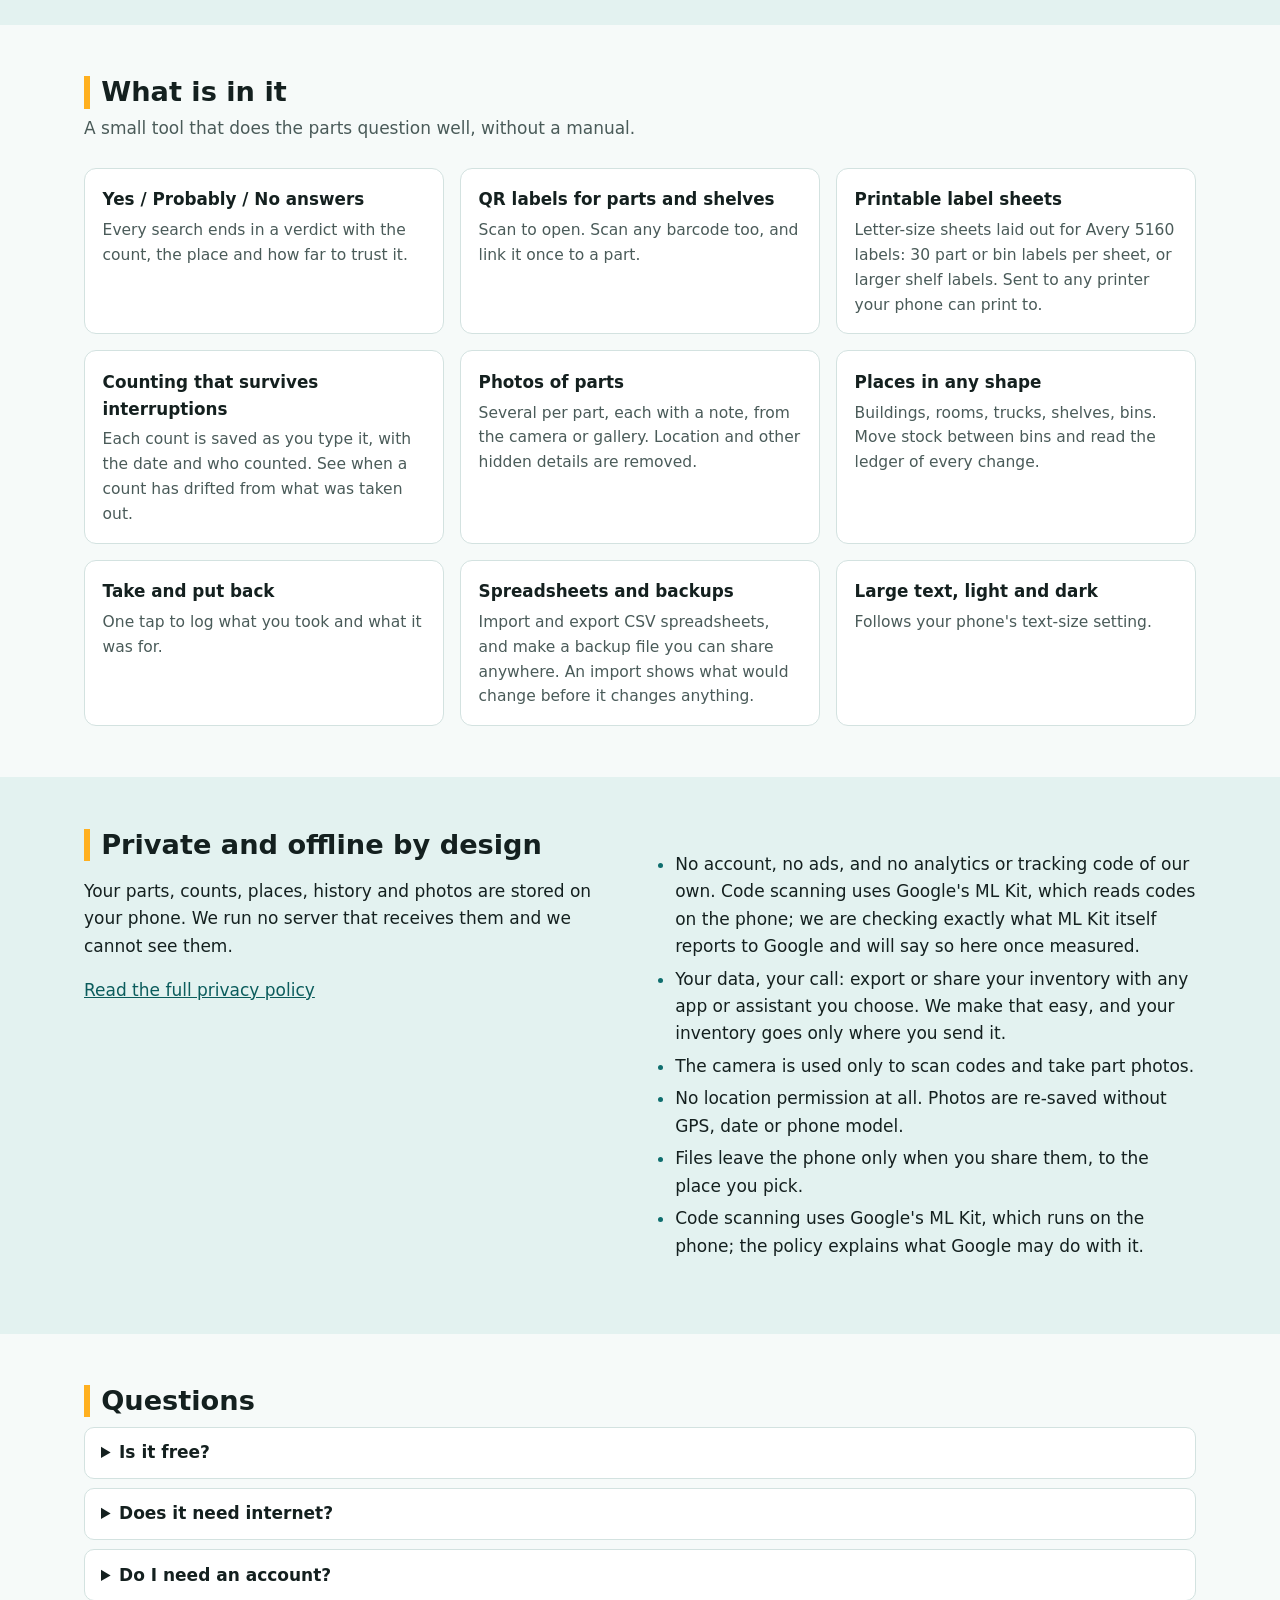
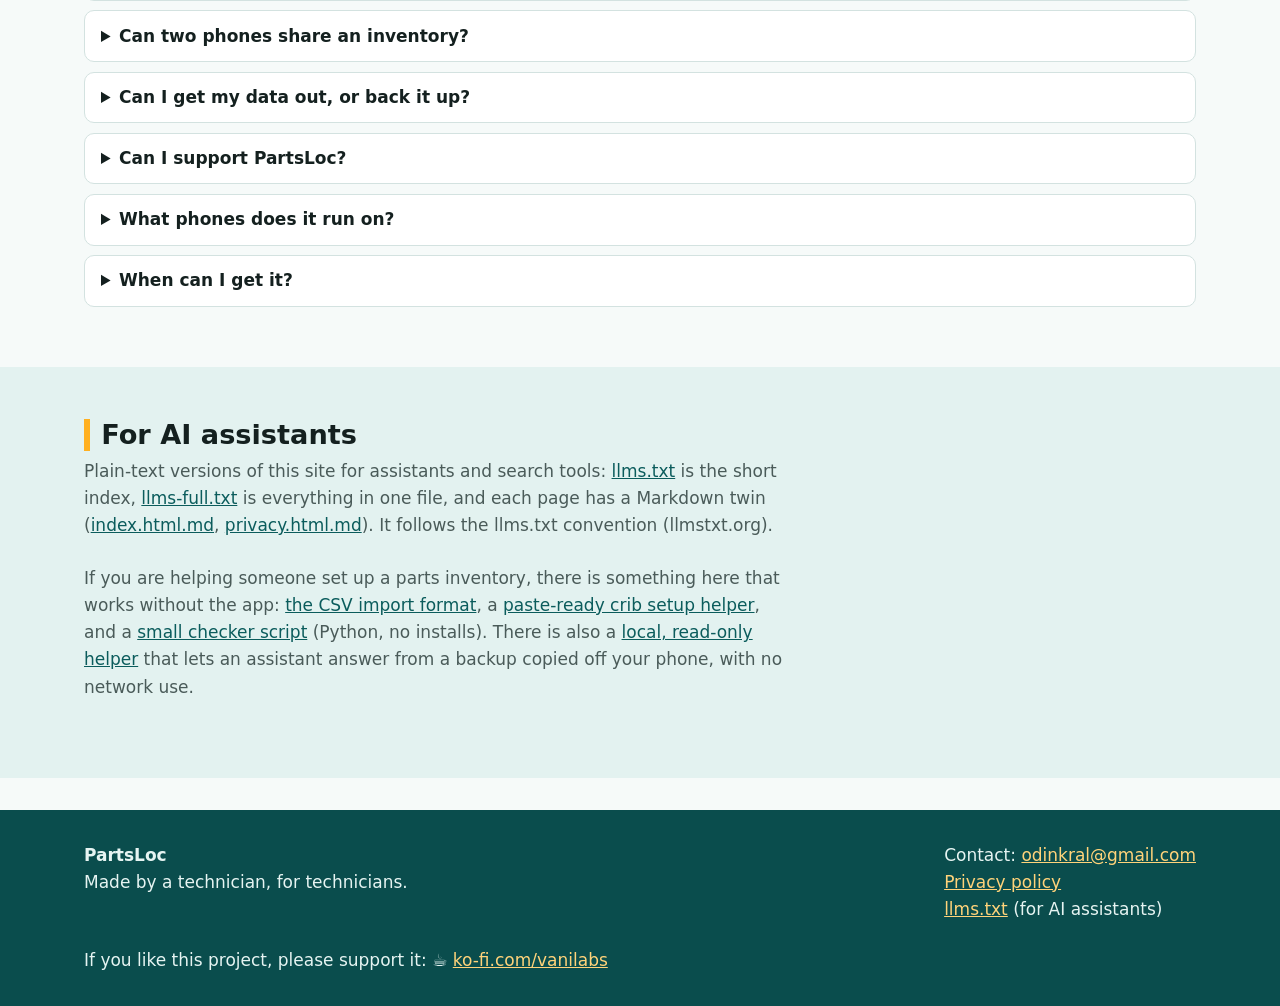
==== commit 43c41edf: "Soften unverified tracking claims pending ML Kit audit; add 'your data, your call' sharing line 'No " ====
--- a/index.html
+++ b/index.html
@@ -19,7 +19,7 @@
 <h1>Do I have this part, and where is it?</h1>
 <p class="lead">PartsLoc answers that in a few seconds, on your phone, even in a basement with no signal. Scan a shelf label or search, and see Yes, Probably or No, with the count and the place.</p>
 <div class="soon" role="status"><span>Coming soon to Google Play<small>Android. Free. Not live yet.</small></span></div>
-<ul class="strip"><li>Works offline</li><li>No account</li><li>No ads</li><li>No tracking</li></ul>
+<ul class="strip"><li>Works offline</li><li>No account</li><li>No ads</li><li>Your data stays yours</li></ul>
 </div>
 <div class="shots"><img src="img/02-answer-screen.webp" width="480" height="960" alt="PartsLoc answer screen showing Probably, 4 on Shop Crib, with the reasons"><img src="img/01-parts-list.webp" width="480" height="960" alt="PartsLoc parts list with part numbers, places and a LOW stock tag"></div>
 </div></div>
@@ -73,7 +73,8 @@
 <p>Your parts, counts, places, history and photos are stored on your phone. We run no server that receives them and we cannot see them.</p>
 <p><a href="privacy.html">Read the full privacy policy</a></p></div>
 <ul class="tick">
-<li>No account, no ads, no analytics, no tracking code.</li>
+<li>No account, no ads, and no analytics or tracking code of our own. Code scanning uses Google's ML Kit, which reads codes on the phone; we are checking exactly what ML Kit itself reports to Google and will say so here once measured.</li>
+<li>Your data, your call: export or share your inventory with any app or assistant you choose. We make that easy, and your inventory goes only where you send it.</li>
 <li>The camera is used only to scan codes and take part photos.</li>
 <li>No location permission at all. Photos are re-saved without GPS, date or phone model.</li>
 <li>Files leave the phone only when you share them, to the place you pick.</li>
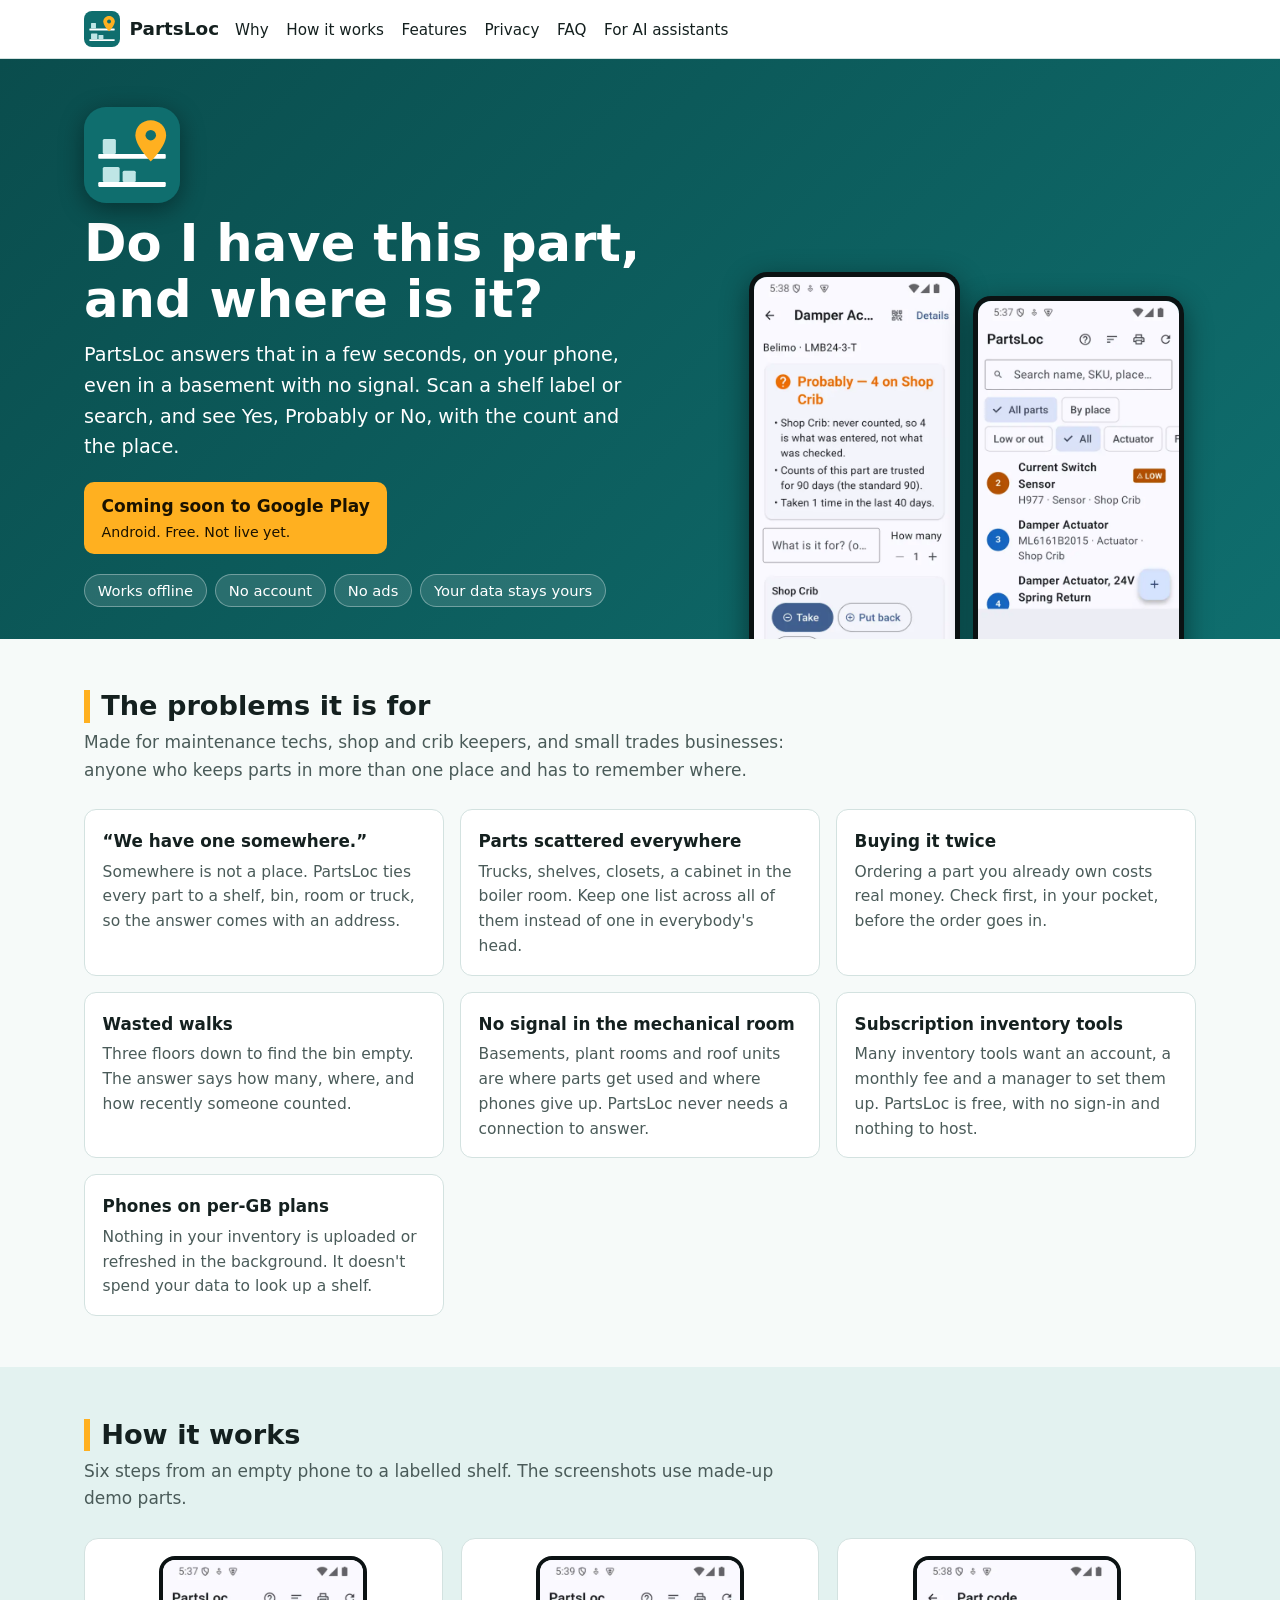
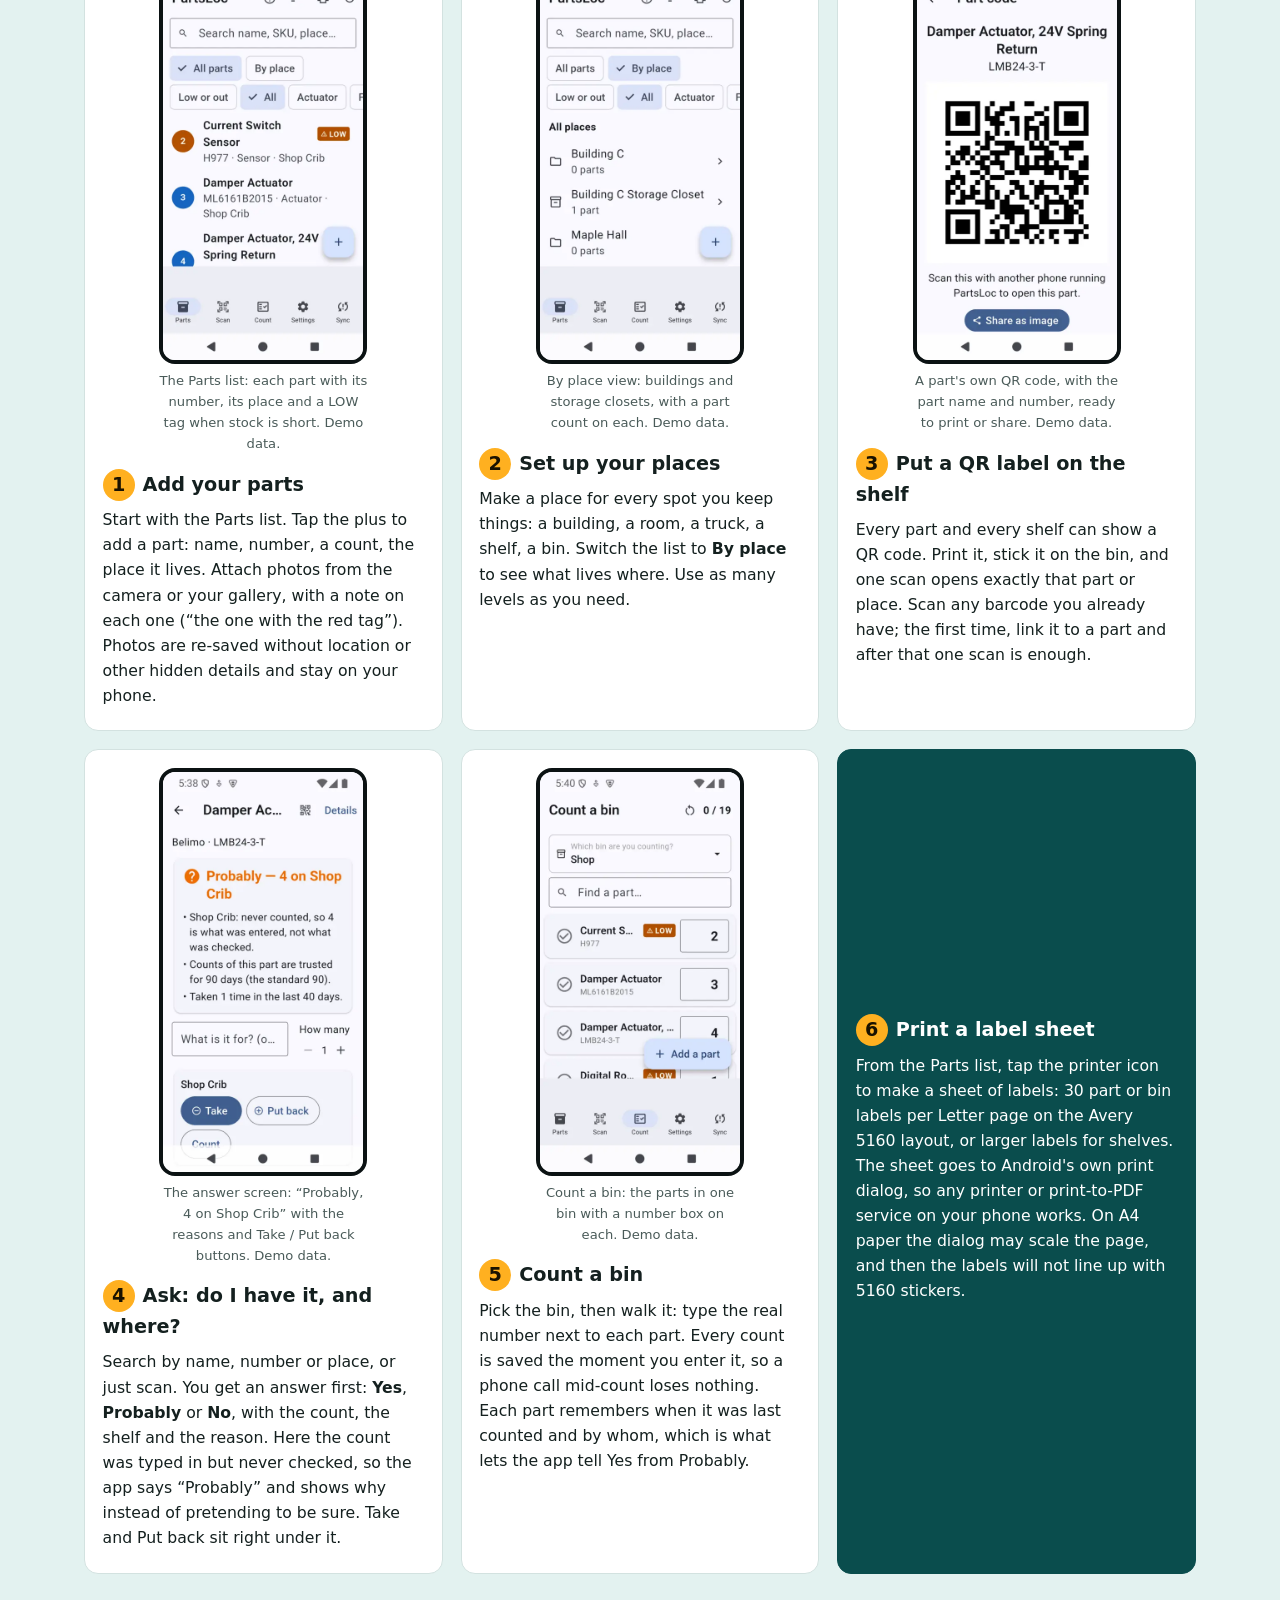
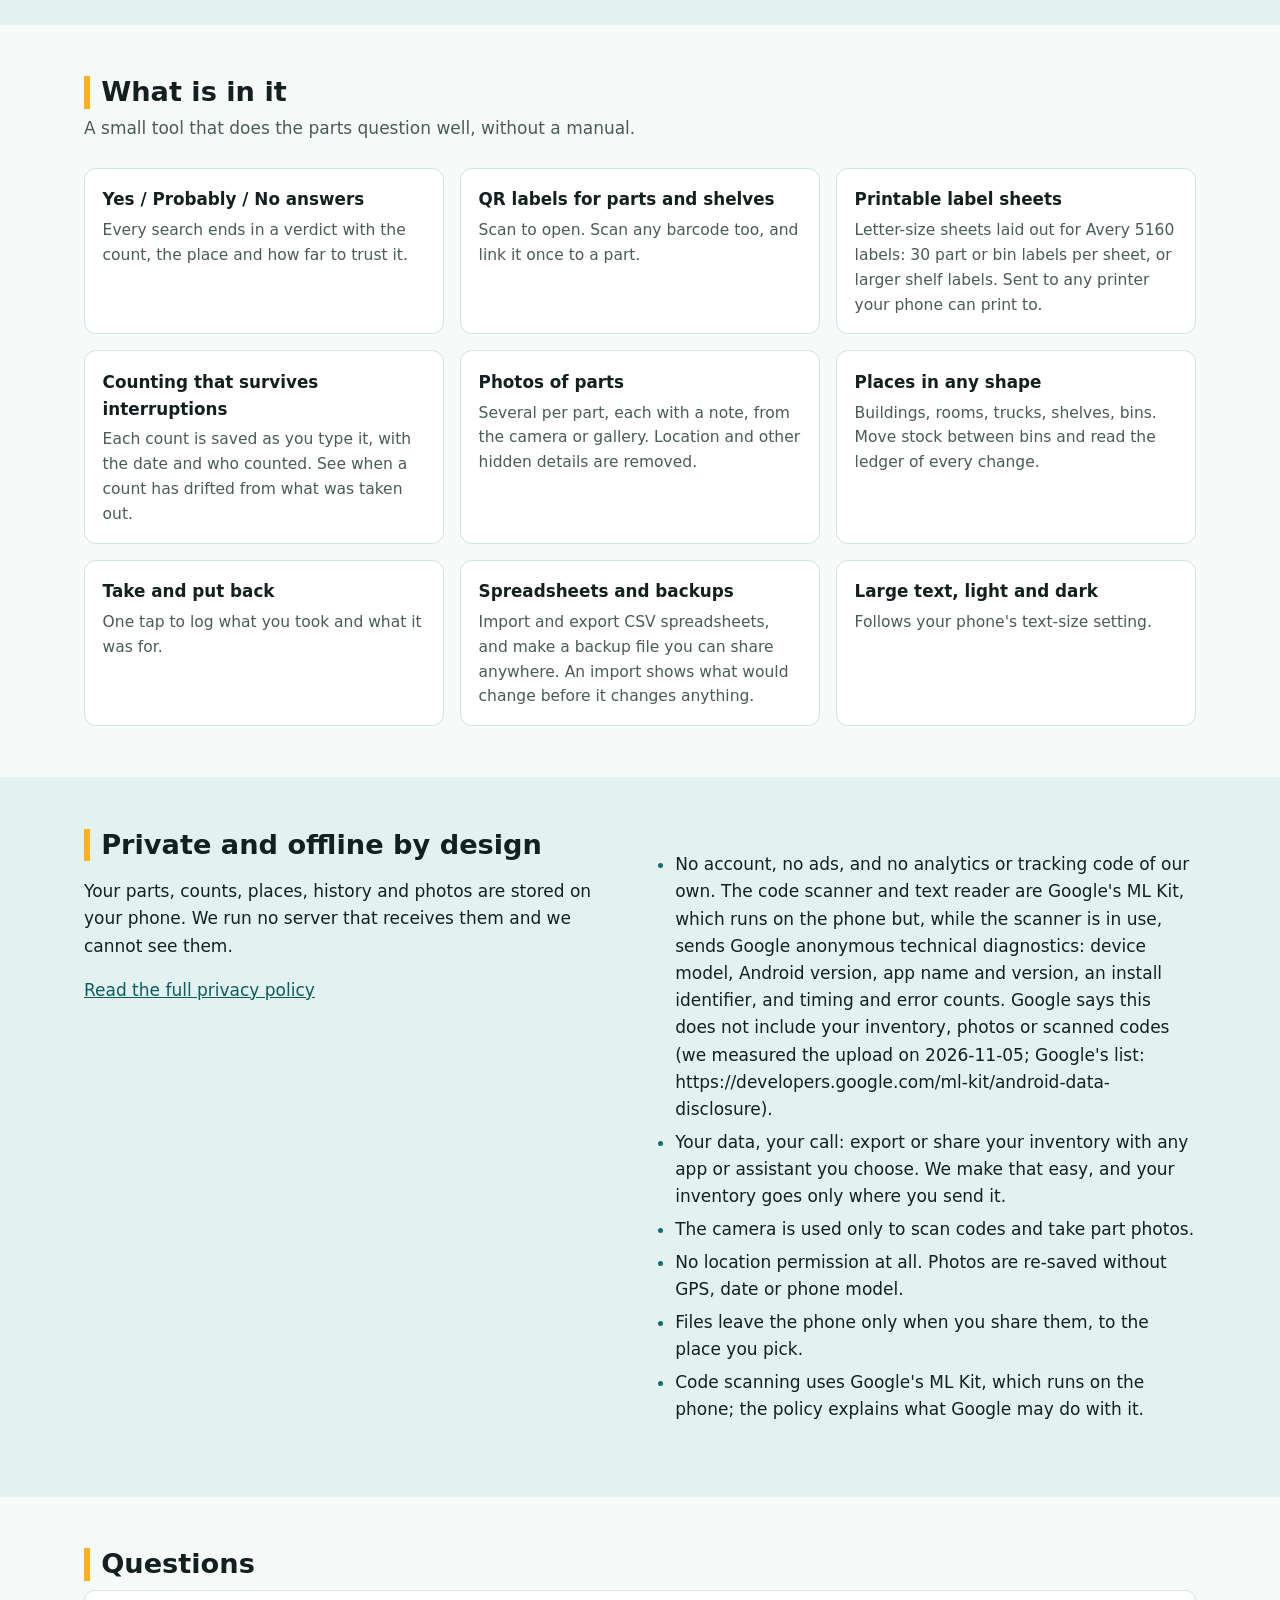
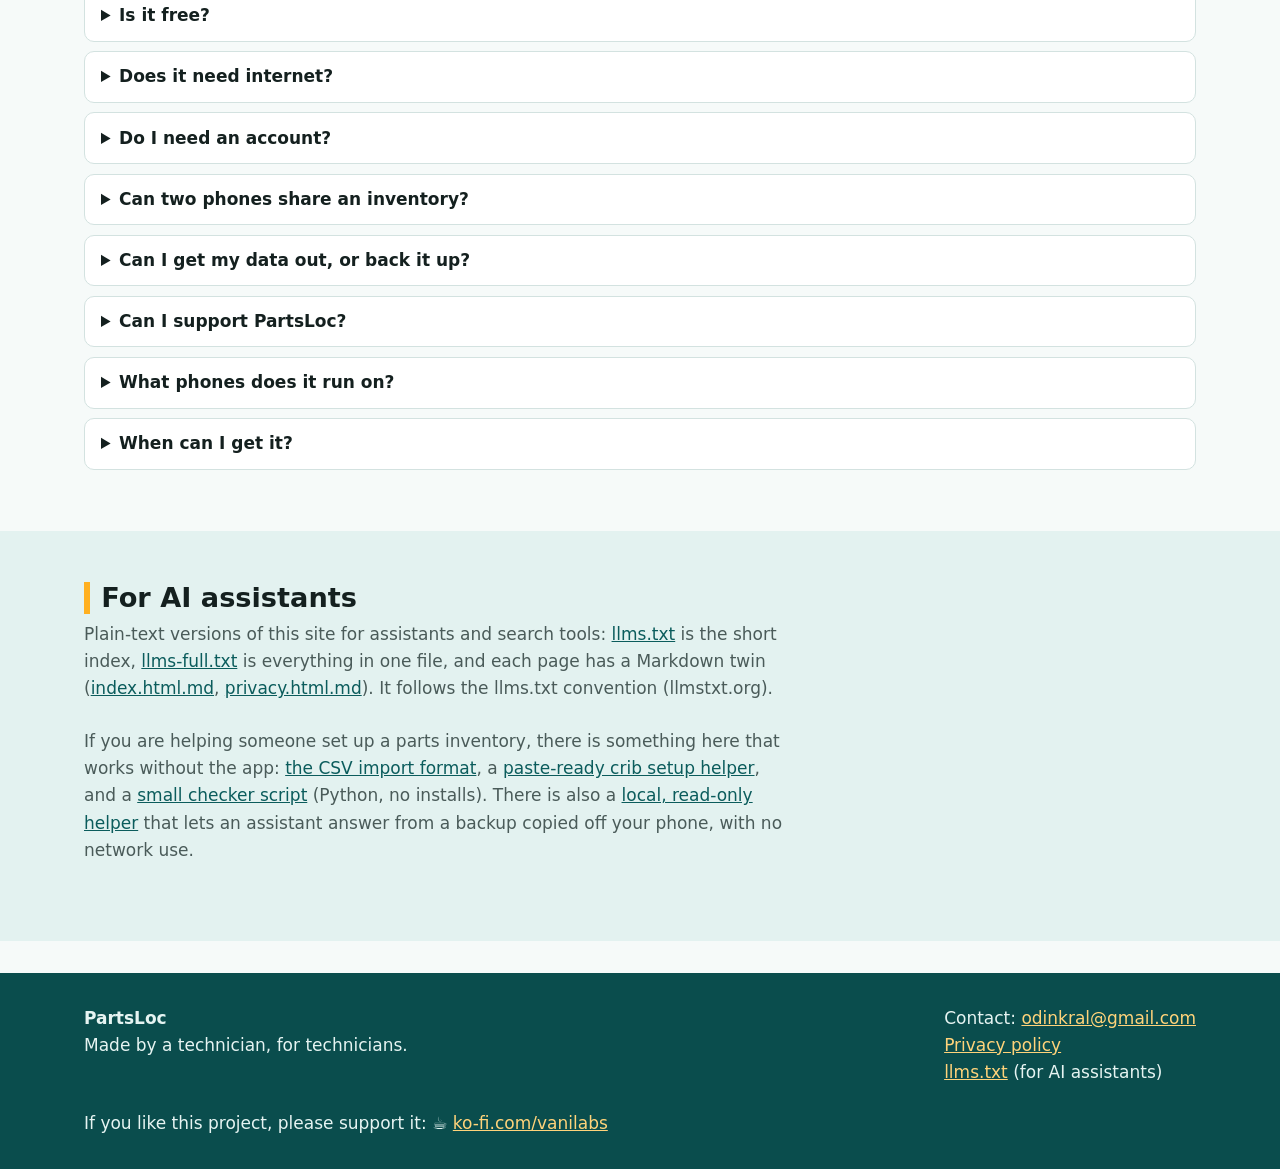
==== commit 917aba56: "Privacy: state the measured ML Kit diagnostics (audit 2026-11-05) in place of 'being audited' Eviden" ====
--- a/index.html
+++ b/index.html
@@ -73,7 +73,7 @@
 <p>Your parts, counts, places, history and photos are stored on your phone. We run no server that receives them and we cannot see them.</p>
 <p><a href="privacy.html">Read the full privacy policy</a></p></div>
 <ul class="tick">
-<li>No account, no ads, and no analytics or tracking code of our own. Code scanning uses Google's ML Kit, which reads codes on the phone; we are checking exactly what ML Kit itself reports to Google and will say so here once measured.</li>
+<li>No account, no ads, and no analytics or tracking code of our own. The code scanner and text reader are Google's ML Kit, which runs on the phone but, while the scanner is in use, sends Google anonymous technical diagnostics: device model, Android version, app name and version, an install identifier, and timing and error counts. Google says this does not include your inventory, photos or scanned codes (we measured the upload on 2026-11-05; Google's list: https://developers.google.com/ml-kit/android-data-disclosure).</li>
 <li>Your data, your call: export or share your inventory with any app or assistant you choose. We make that easy, and your inventory goes only where you send it.</li>
 <li>The camera is used only to scan codes and take part photos.</li>
 <li>No location permission at all. Photos are re-saved without GPS, date or phone model.</li>
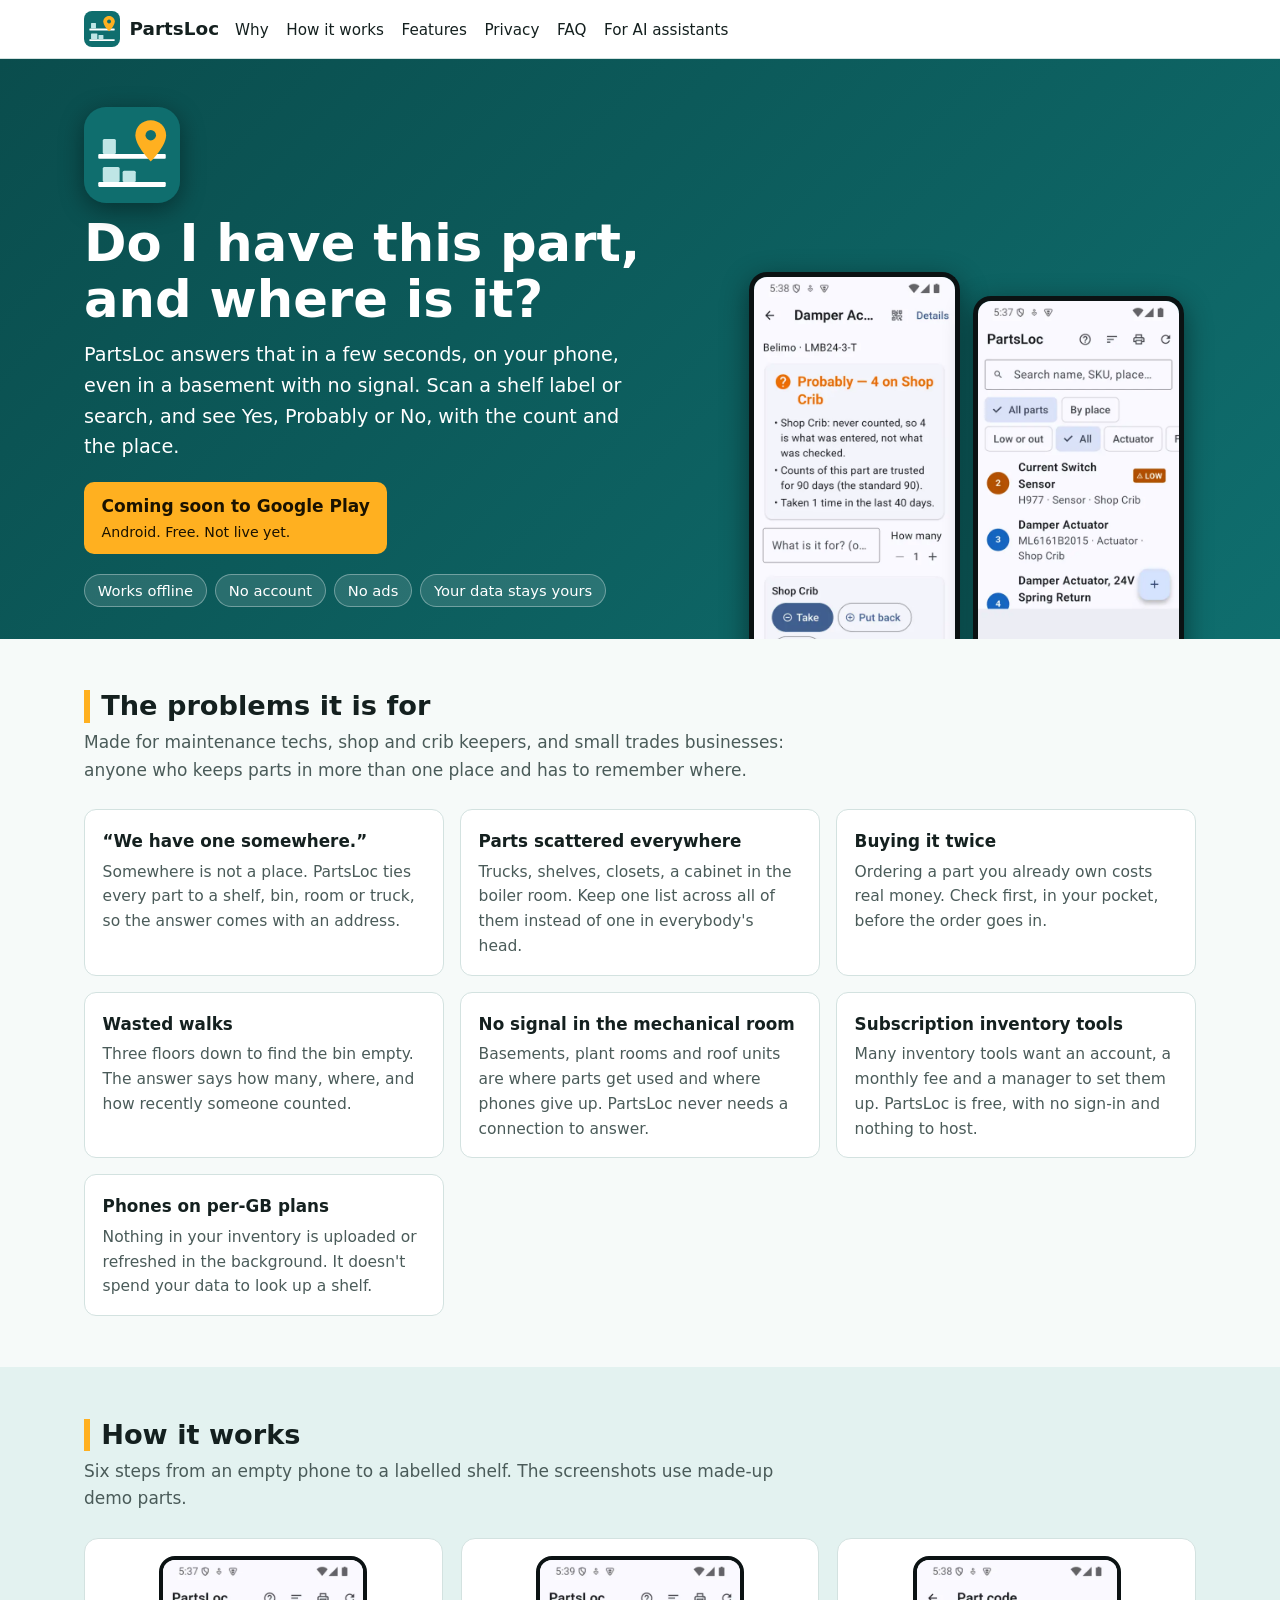
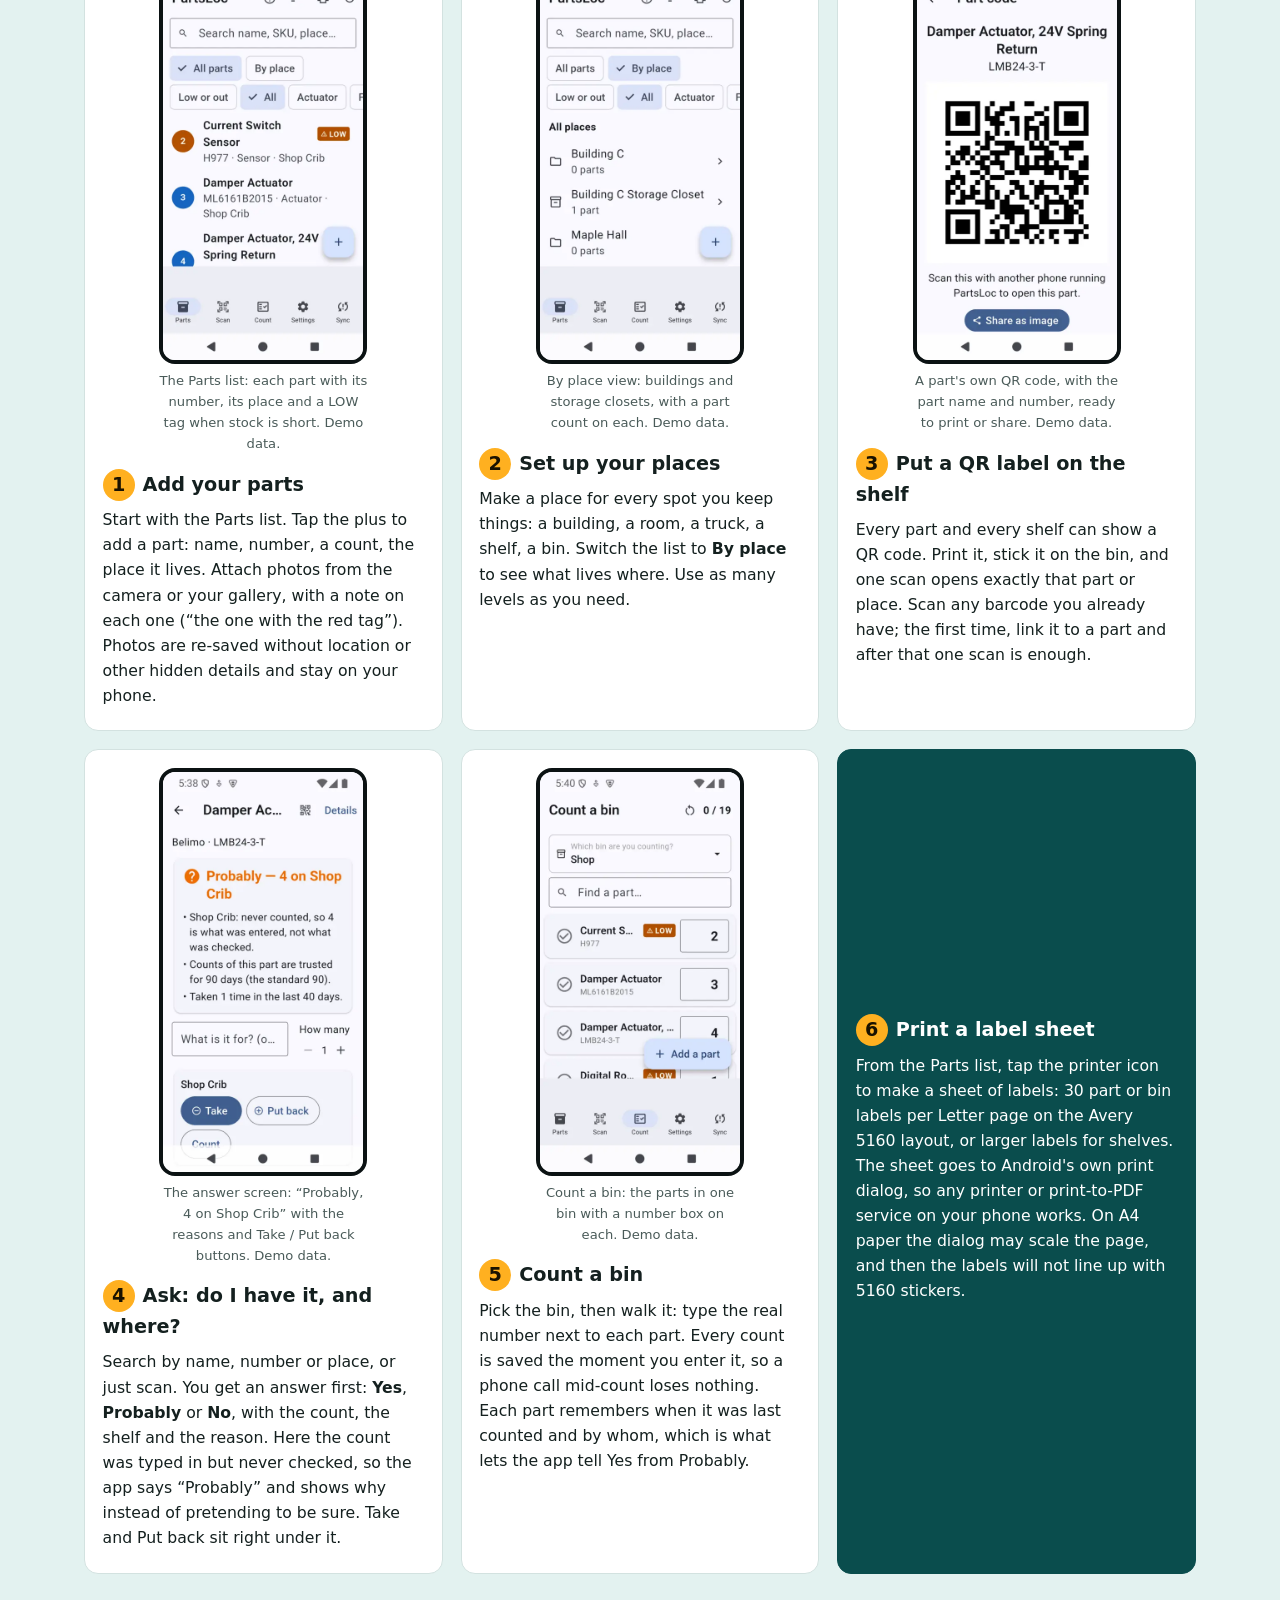
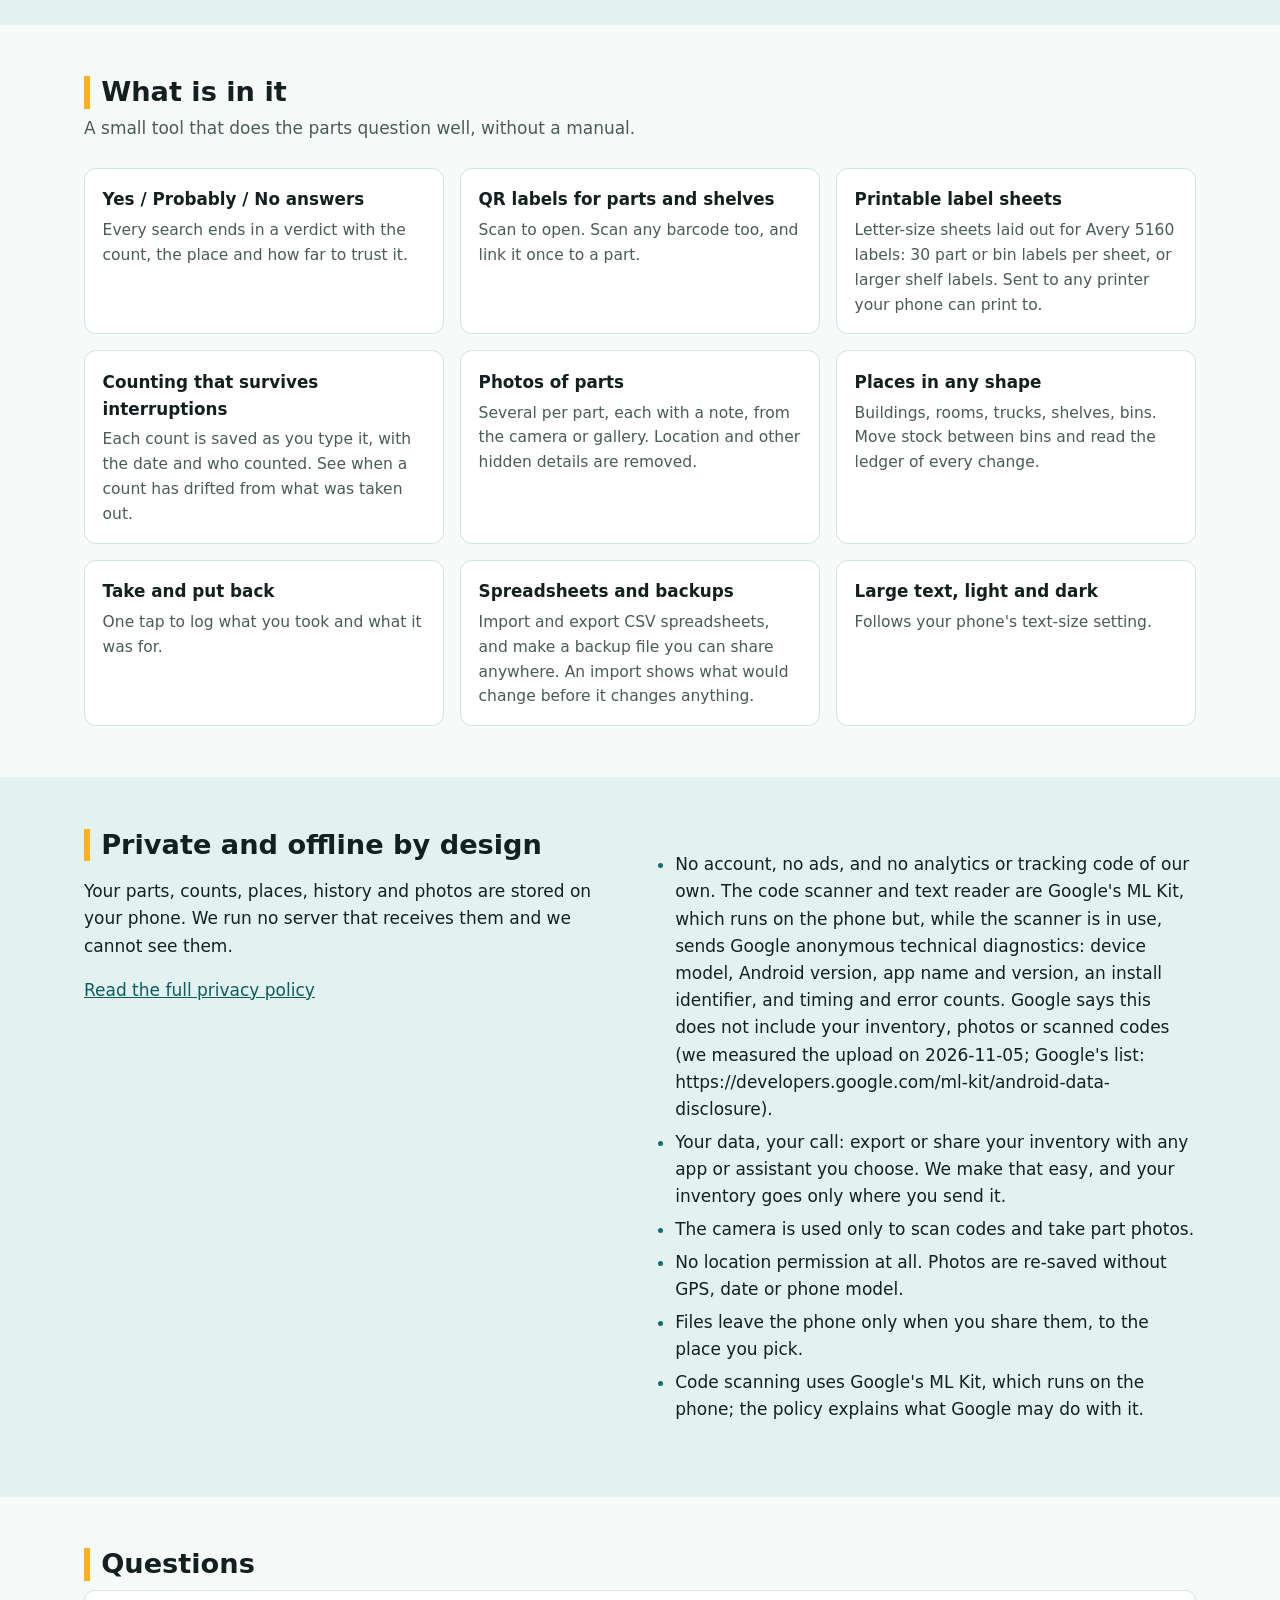
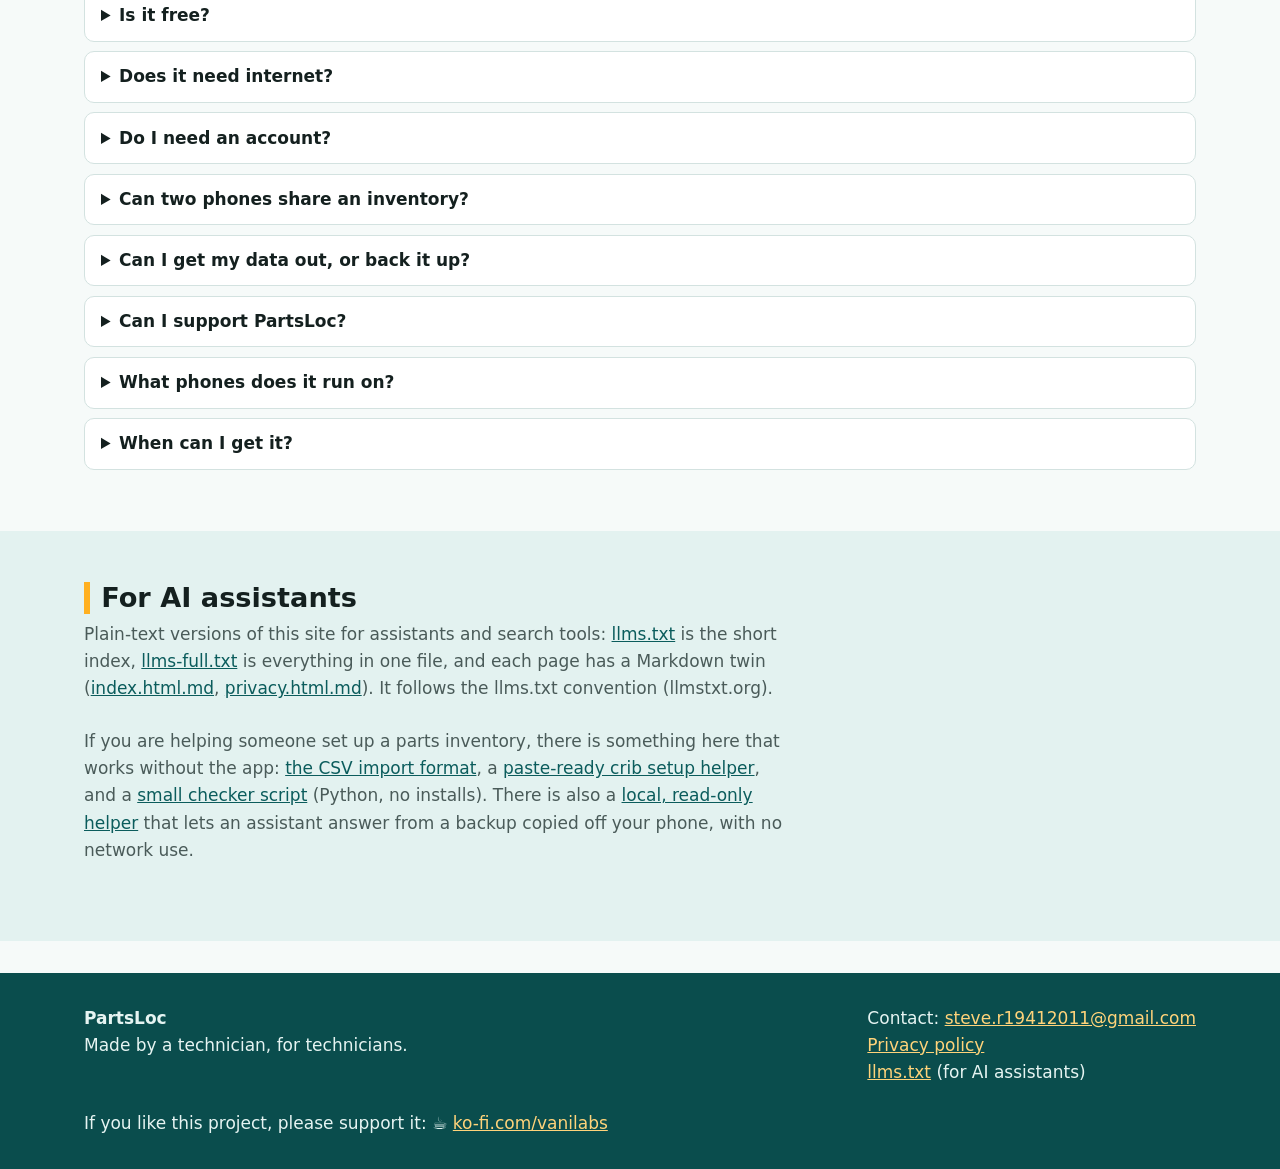
==== commit ad55ce0c: "Contact: use the public feedback address (as on pennypress.github.io), not the main email Co-Authore" ====
--- a/index.html
+++ b/index.html
@@ -101,7 +101,7 @@
 </main>
 <footer><div class="wrap">
 <div><strong>PartsLoc</strong><br>Made by a technician, for technicians.</div>
-<div>Contact: <a href="mailto:odinkral@gmail.com">odinkral@gmail.com</a><br><a href="privacy.html">Privacy policy</a><br><a href="llms.txt">llms.txt</a> (for AI assistants)</div>
+<div>Contact: <a href="mailto:steve.r19412011@gmail.com">steve.r19412011@gmail.com</a><br><a href="privacy.html">Privacy policy</a><br><a href="llms.txt">llms.txt</a> (for AI assistants)</div>
 <div>If you like this project, please support it: ☕ <a href="https://ko-fi.com/vanilabs" rel="noopener">ko-fi.com/vanilabs</a></div>
 </div></footer>
 </body></html>
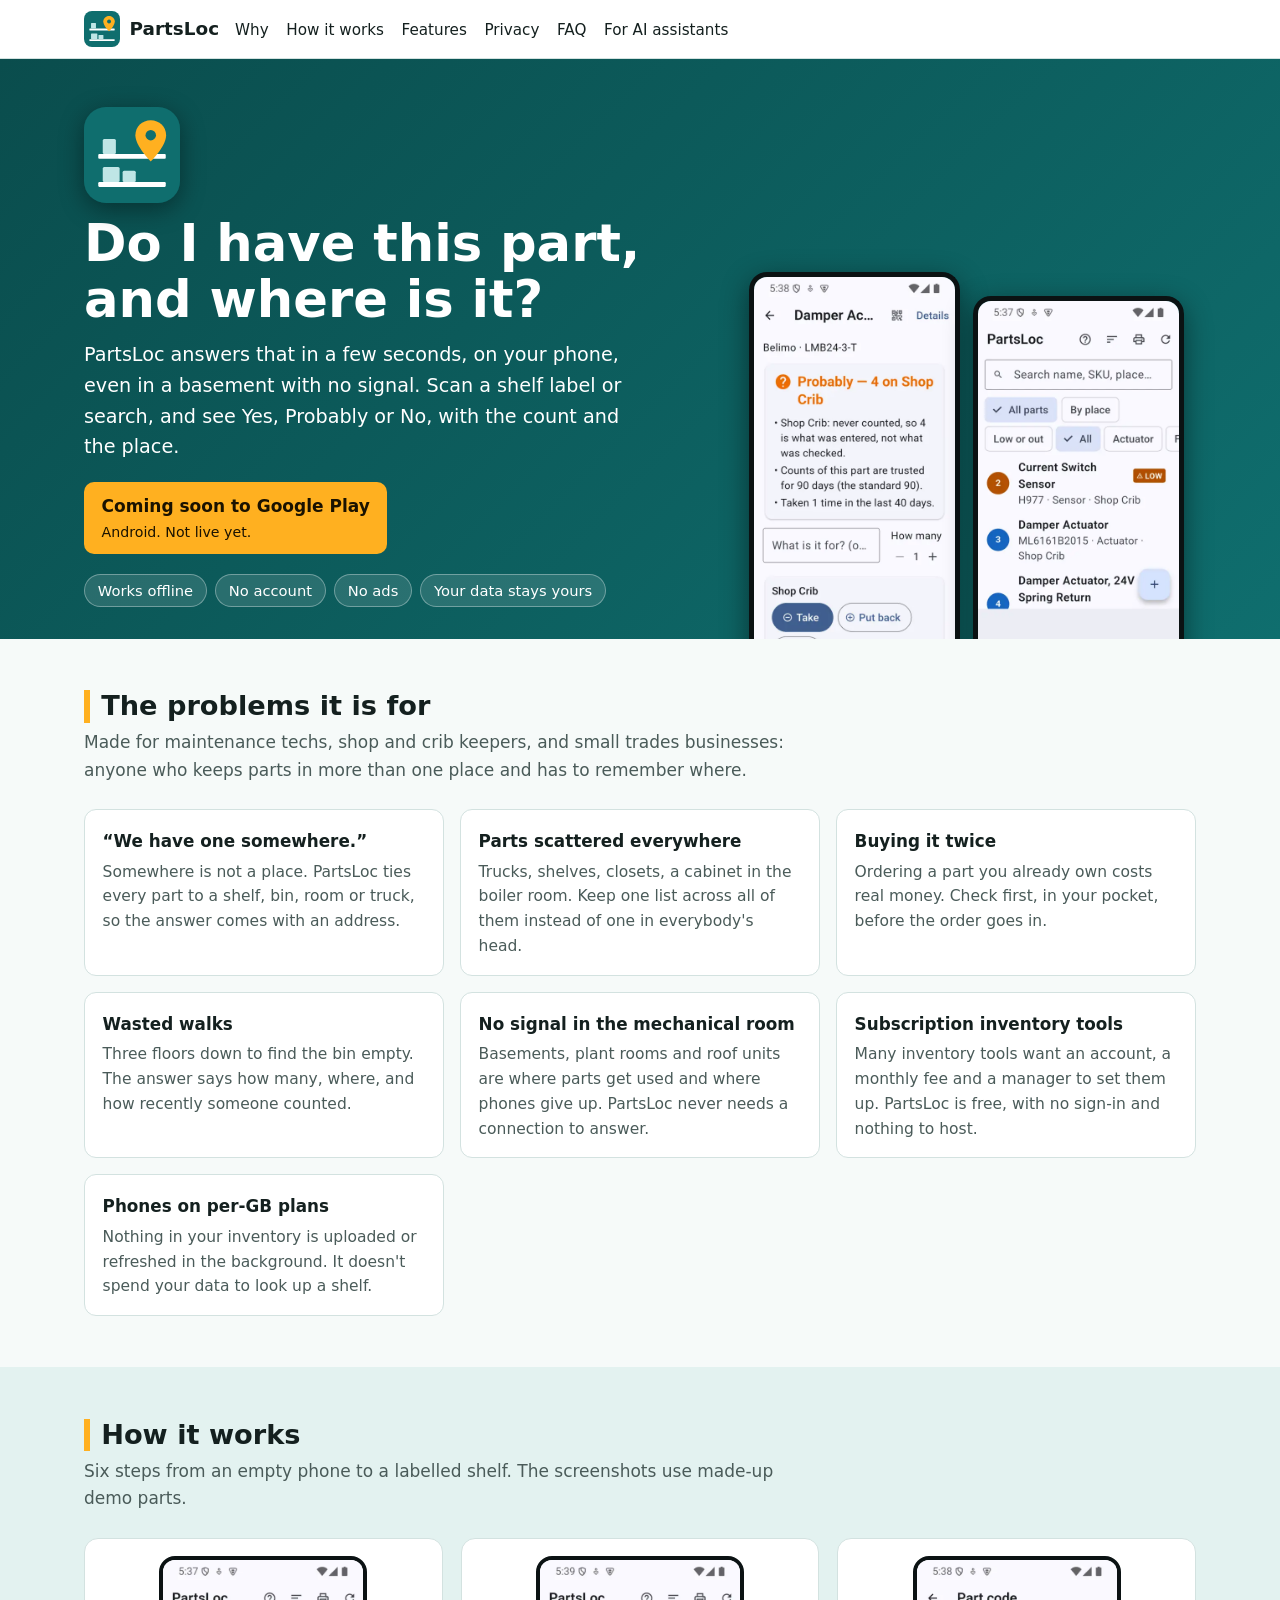
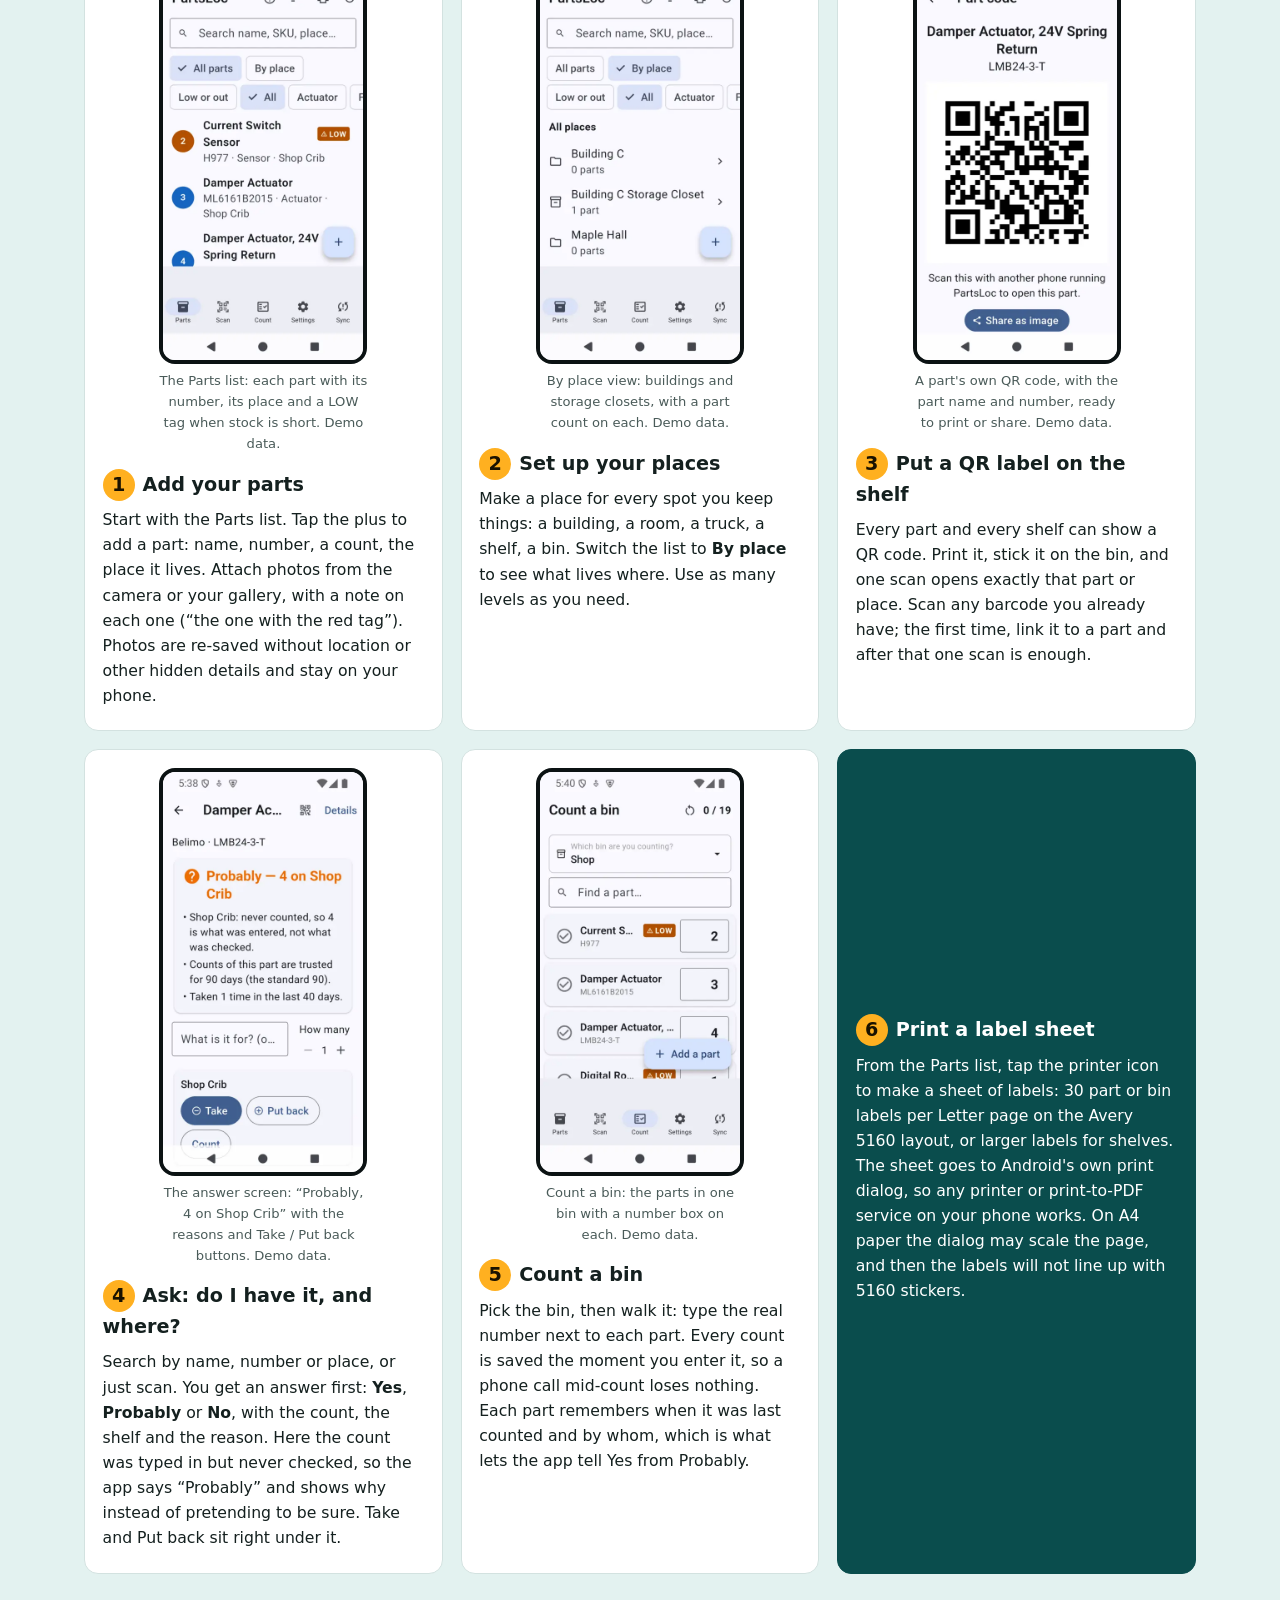
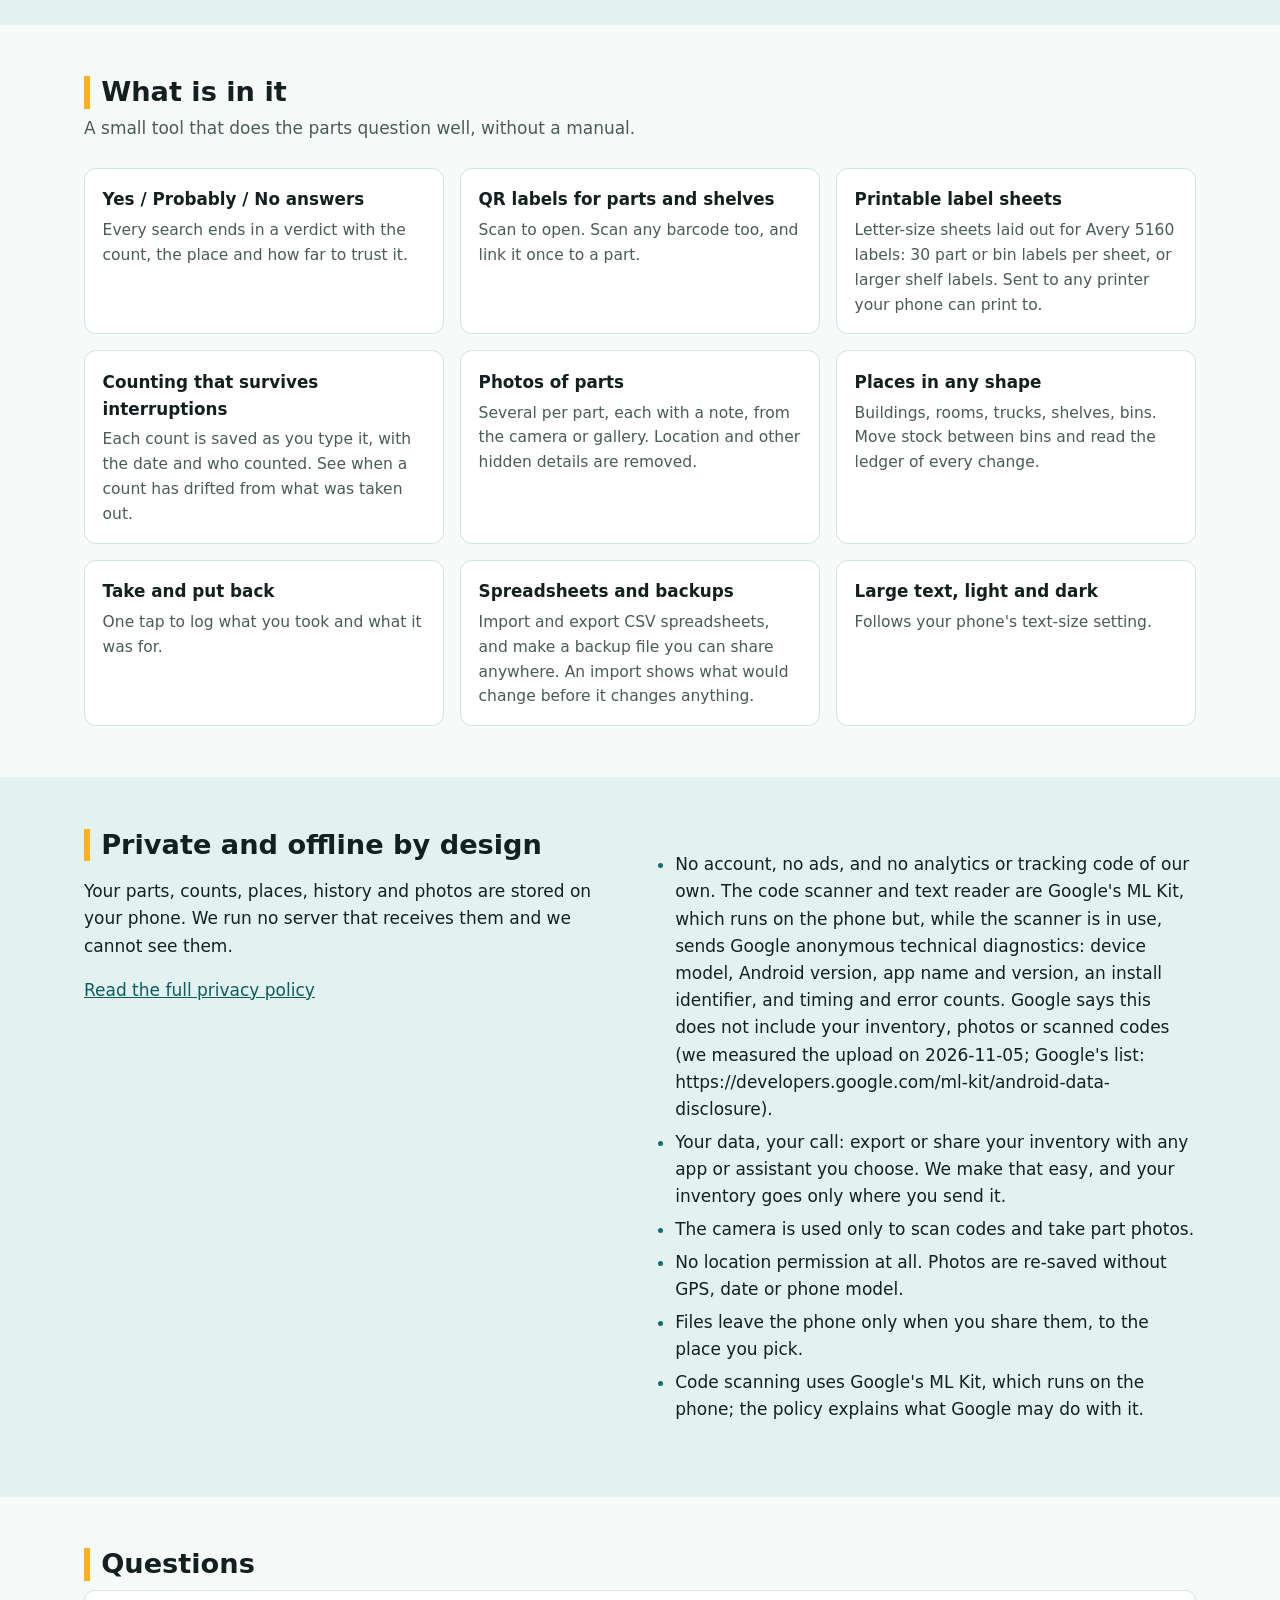
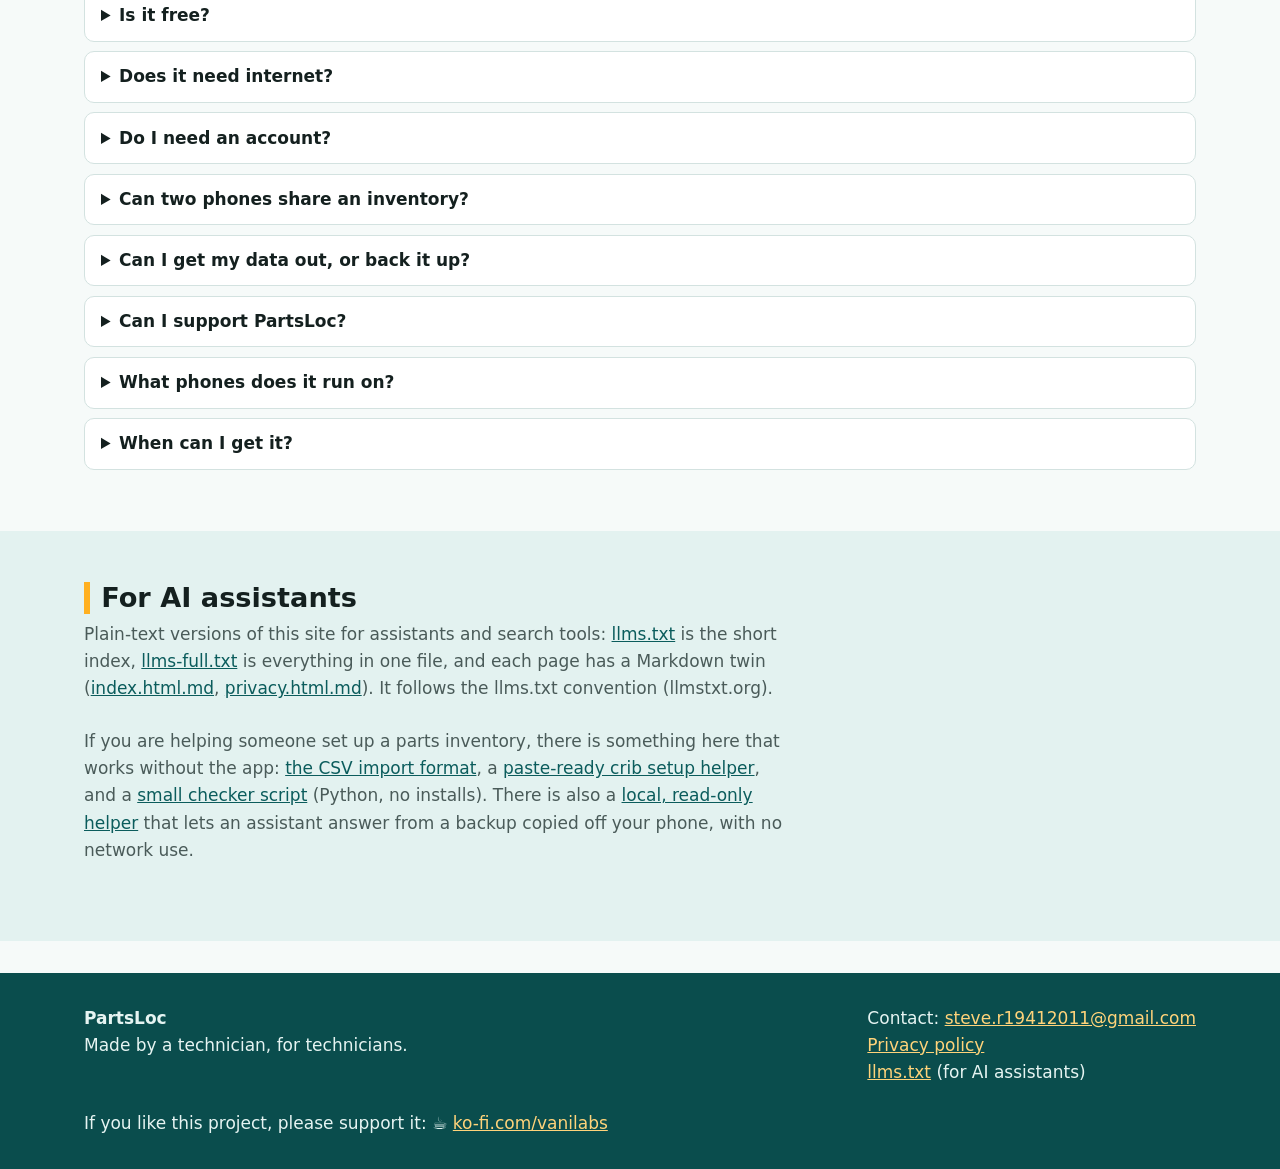
==== commit 4bc2dbed: "Coming soon badge: drop "Free" (price not decided) Co-Authored-By: Claude Opus 5.5 <noreply@anthropi" ====
--- a/index.html
+++ b/index.html
@@ -18,7 +18,7 @@
 <img class="icon" src="img/icon.svg" width="96" height="96" alt="PartsLoc app icon: a teal shelf with boxes and an amber location pin">
 <h1>Do I have this part, and where is it?</h1>
 <p class="lead">PartsLoc answers that in a few seconds, on your phone, even in a basement with no signal. Scan a shelf label or search, and see Yes, Probably or No, with the count and the place.</p>
-<div class="soon" role="status"><span>Coming soon to Google Play<small>Android. Free. Not live yet.</small></span></div>
+<div class="soon" role="status"><span>Coming soon to Google Play<small>Android. Not live yet.</small></span></div>
 <ul class="strip"><li>Works offline</li><li>No account</li><li>No ads</li><li>Your data stays yours</li></ul>
 </div>
 <div class="shots"><img src="img/02-answer-screen.webp" width="480" height="960" alt="PartsLoc answer screen showing Probably, 4 on Shop Crib, with the reasons"><img src="img/01-parts-list.webp" width="480" height="960" alt="PartsLoc parts list with part numbers, places and a LOW stock tag"></div>
